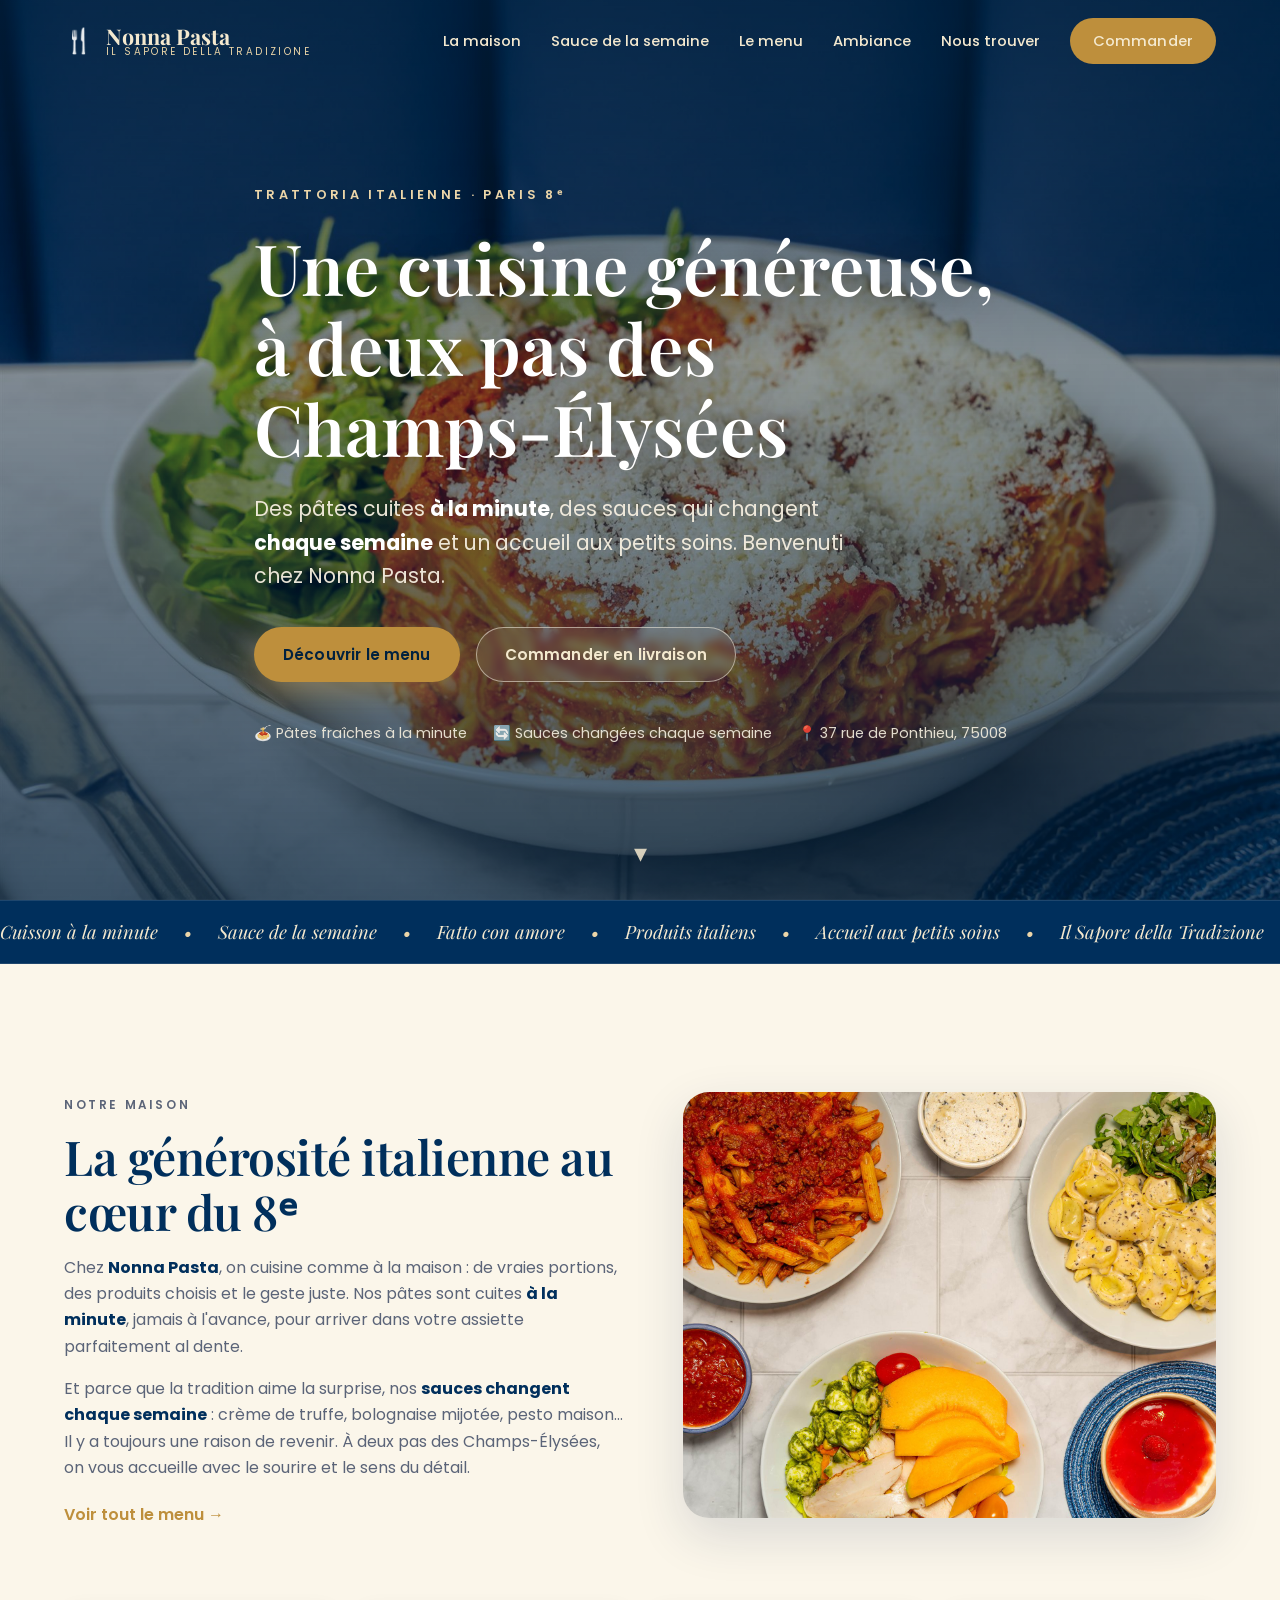
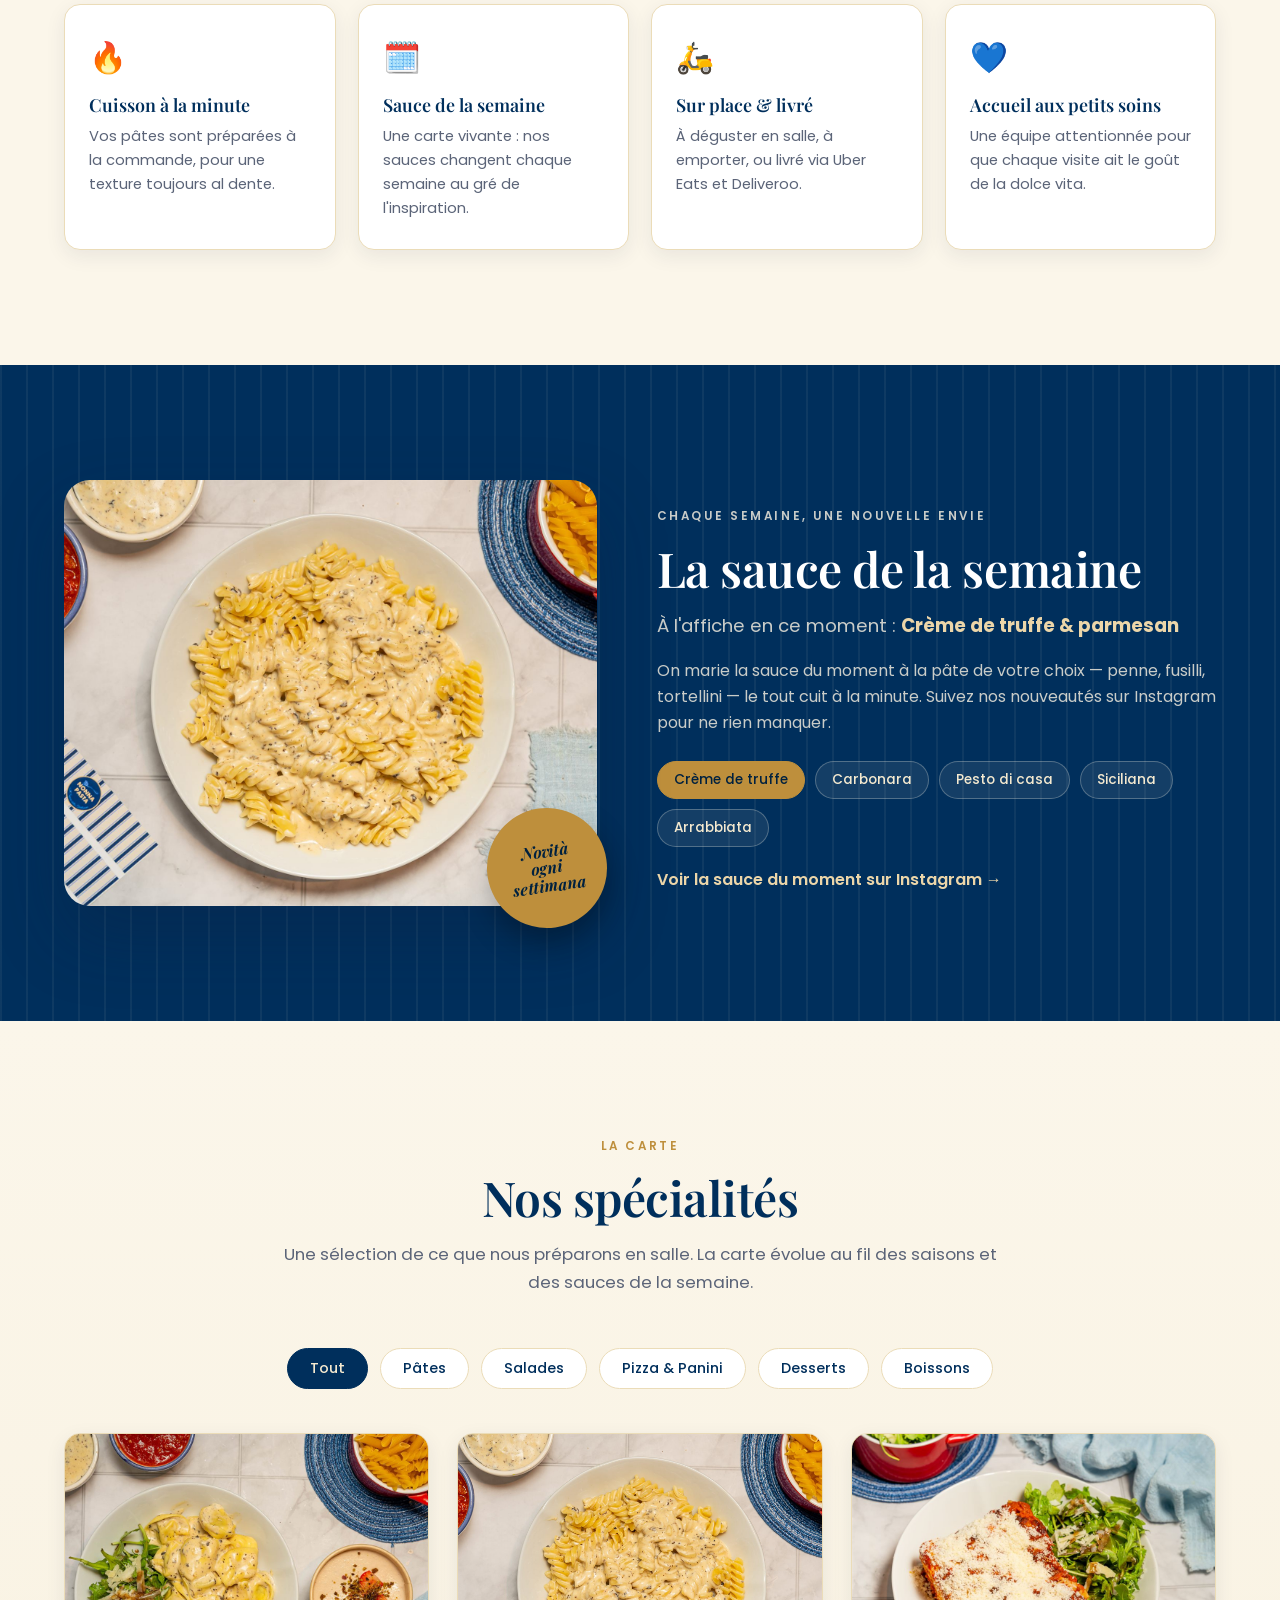
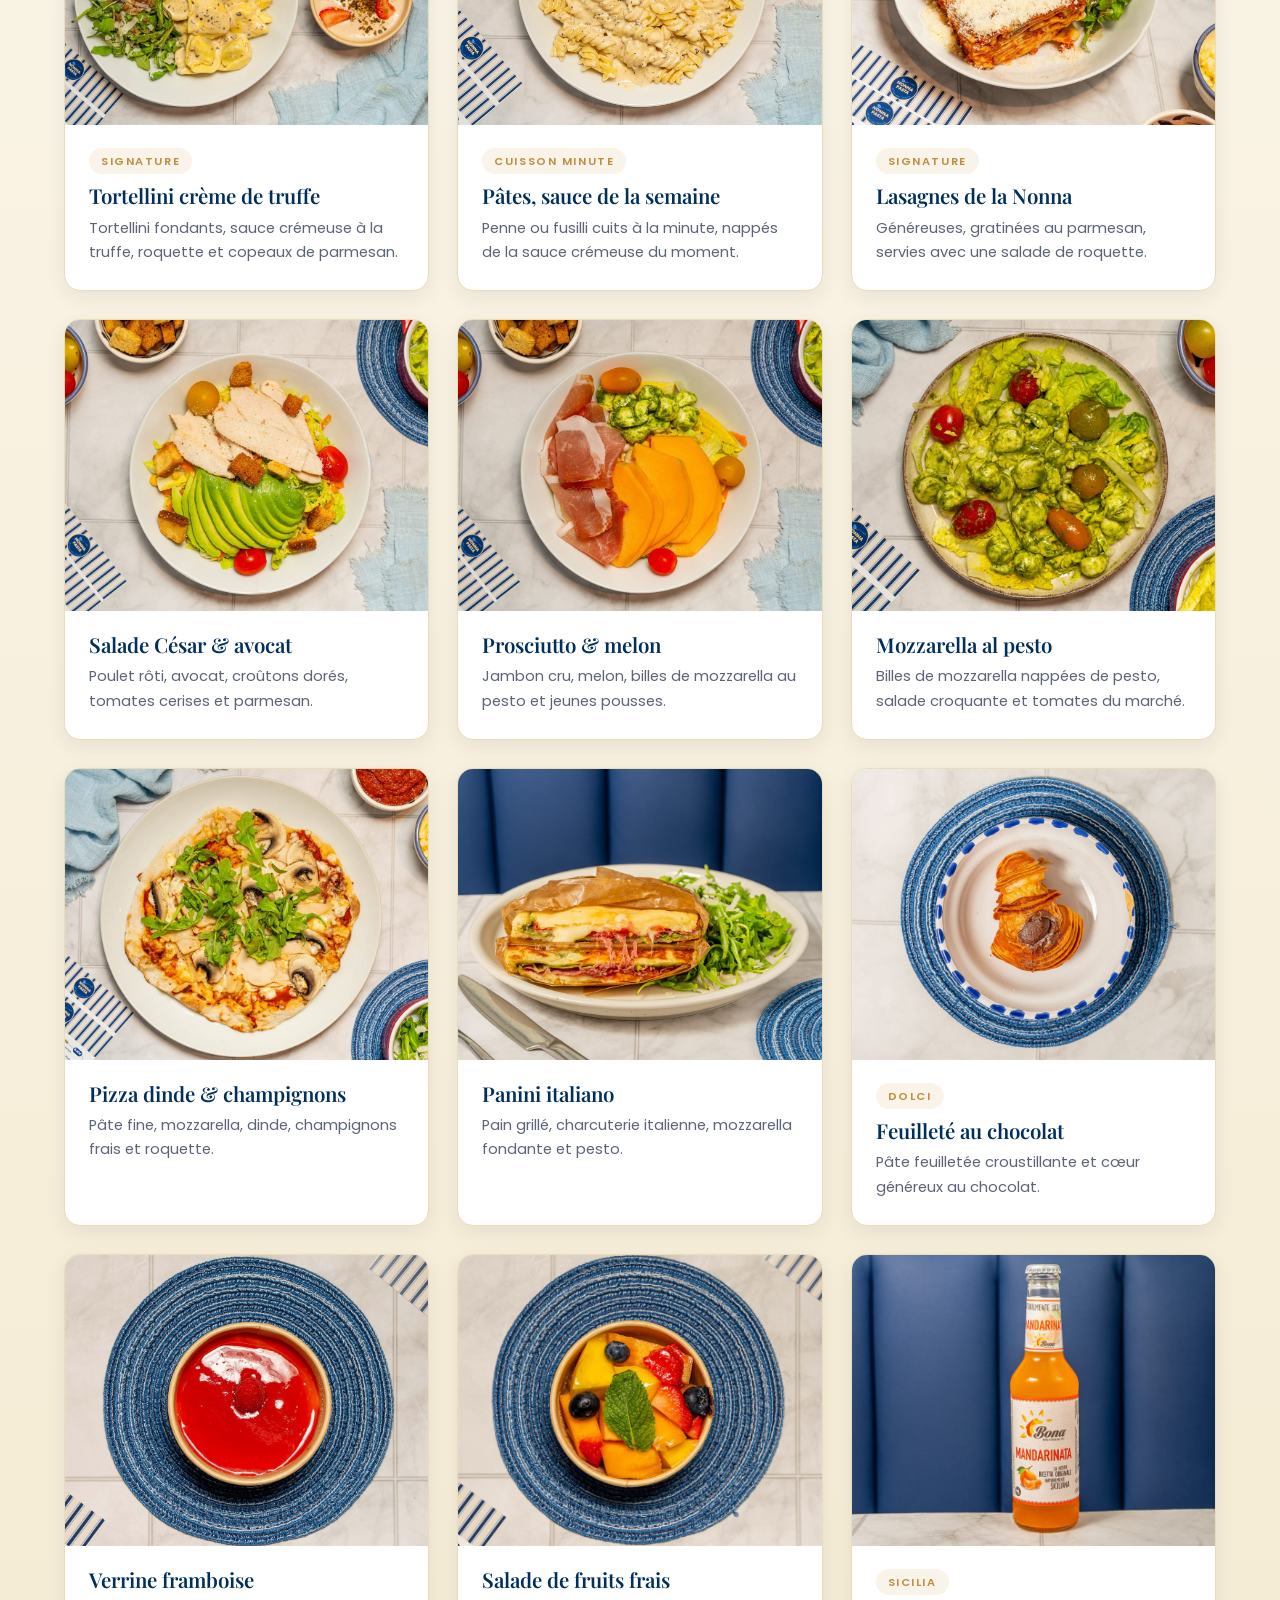
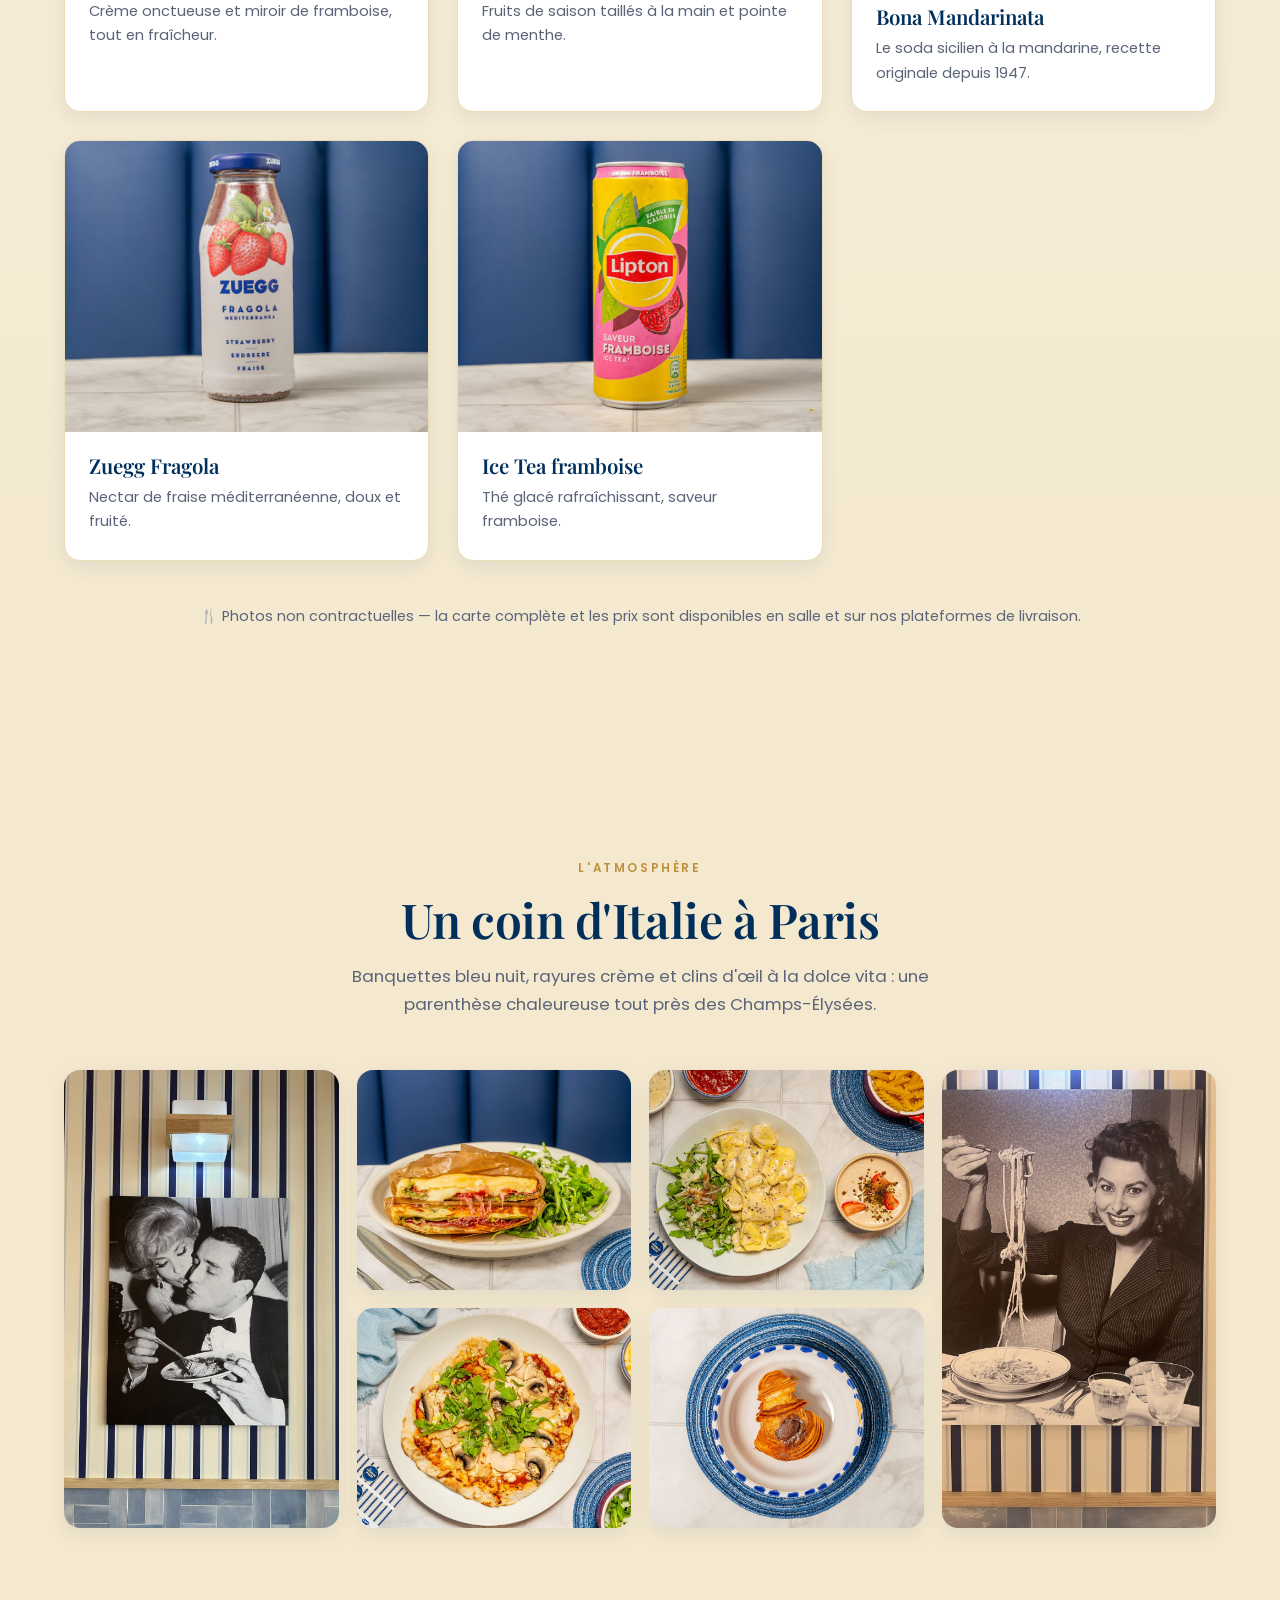
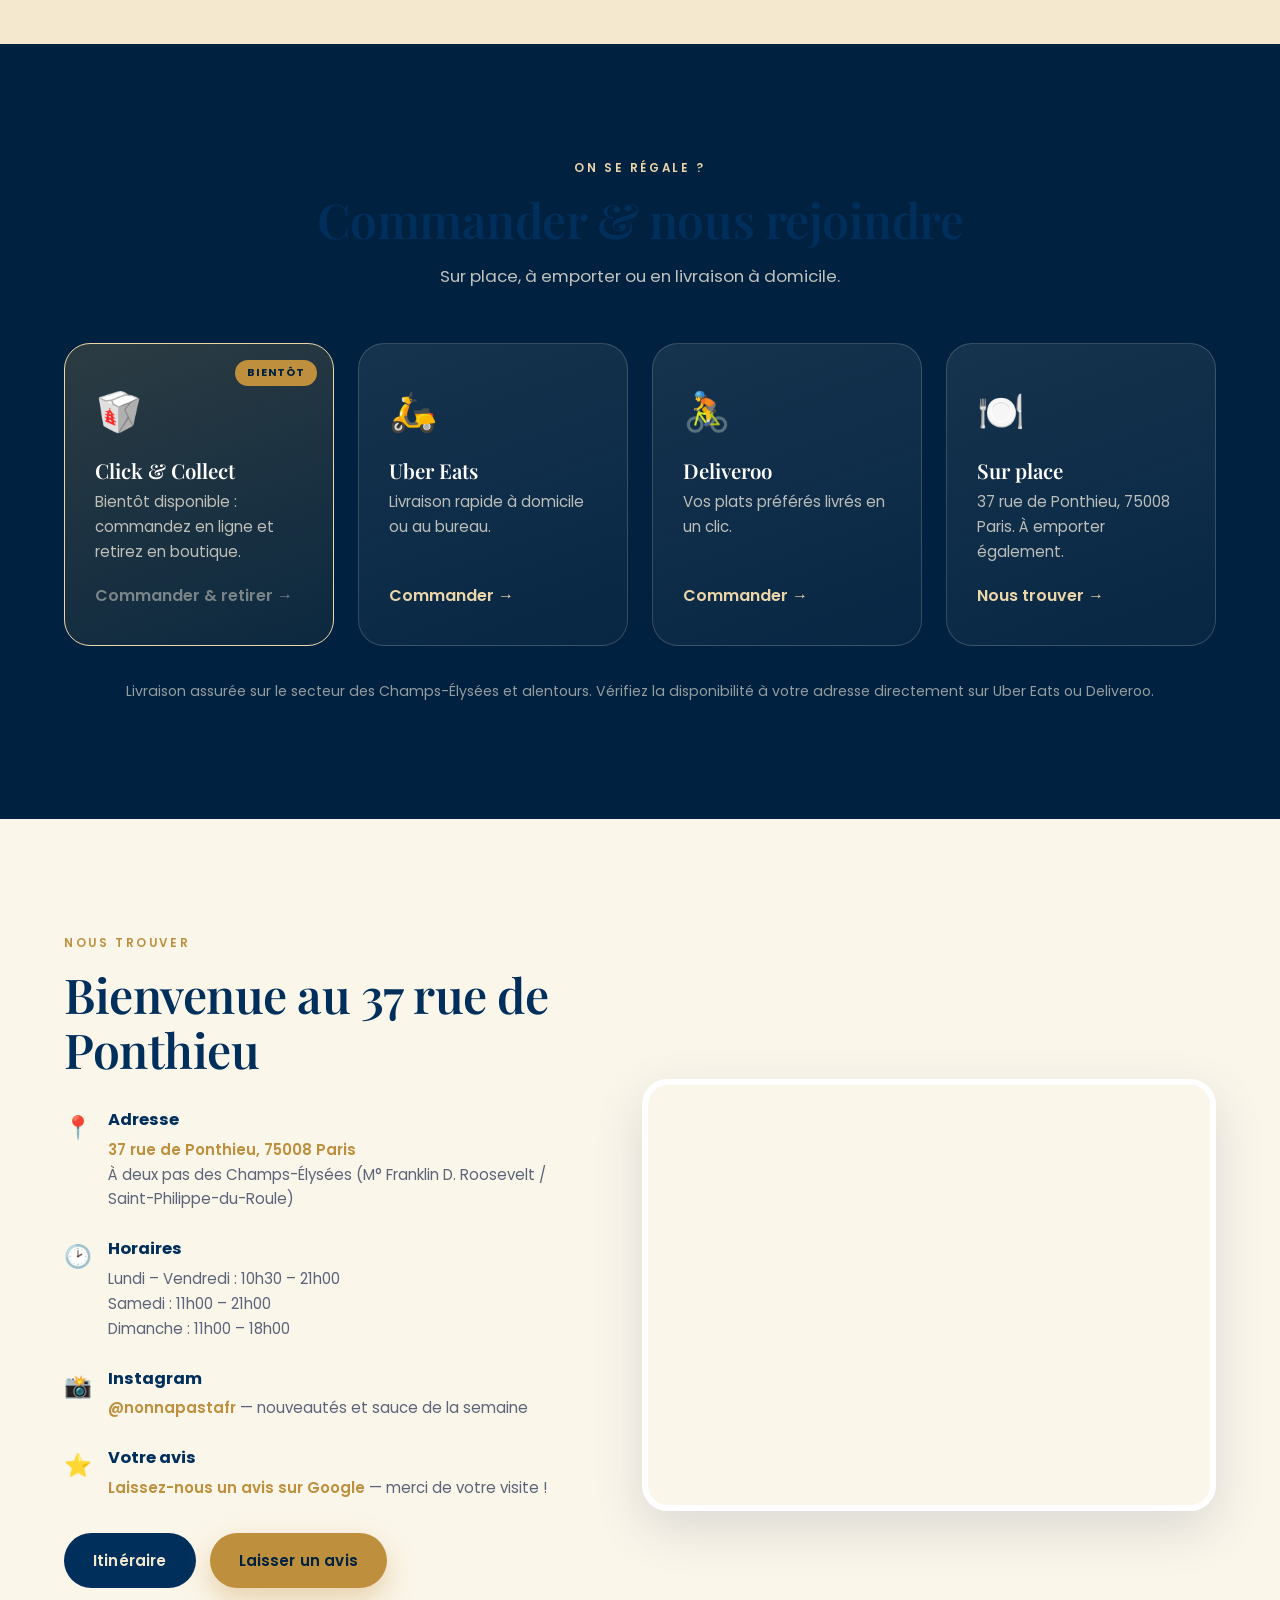
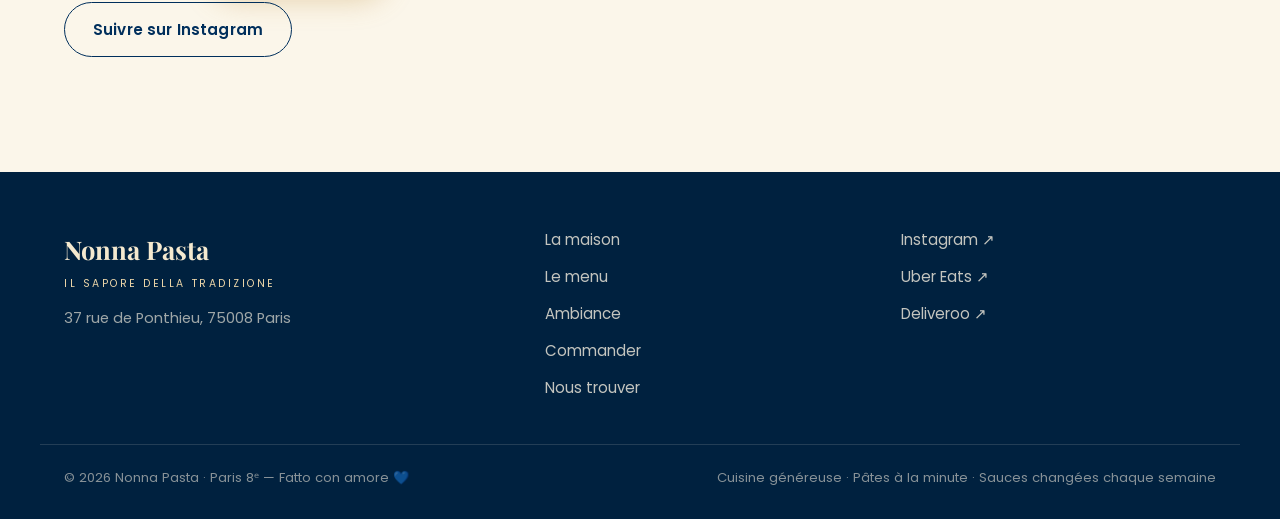
==== apercu.html @ 89d95e90 "Mise en ligne domaine: page bientot en accueil (index), site complet en apercu.html, domaine nonnapa" ====
<!DOCTYPE html>
<html lang="fr">
<head>
<meta charset="UTF-8" />
<meta name="viewport" content="width=device-width, initial-scale=1.0" />
<title>Nonna Pasta — Trattoria à deux pas des Champs-Élysées | Paris 8e</title>
<meta name="description" content="Nonna Pasta, 37 rue de Ponthieu 75008 Paris. Cuisine italienne généreuse, pâtes cuites à la minute et sauces changées chaque semaine. Sur place, à emporter, Uber Eats & Deliveroo." />
<meta name="theme-color" content="#142a52" />
<link rel="icon" href="assets/favicon.svg" type="image/svg+xml" />

<!-- Open Graph -->
<meta property="og:title" content="Nonna Pasta — Il Sapore della Tradizione" />
<meta property="og:description" content="Cuisine italienne généreuse à deux pas des Champs-Élysées. Pâtes à la minute, sauces changées chaque semaine." />
<meta property="og:type" content="restaurant" />
<meta property="og:image" content="assets/images/hero-lasagne.jpg" />

<link rel="preconnect" href="https://fonts.googleapis.com" />
<link rel="preconnect" href="https://fonts.gstatic.com" crossorigin />
<link href="https://fonts.googleapis.com/css2?family=Playfair+Display:ital,wght@0,500;0,600;0,700;1,500&family=Poppins:wght@300;400;500;600&display=swap" rel="stylesheet" />
<link rel="stylesheet" href="styles.css" />
</head>
<body>

<!-- ===== HEADER ===== -->
<header class="site-header" id="header">
  <div class="container header-inner">
    <a href="#top" class="brand" aria-label="Nonna Pasta — accueil">
      <span class="brand-fork">🍴</span>
      <span class="brand-text">
        <span class="brand-name">Nonna Pasta</span>
        <span class="brand-sub">Il Sapore della Tradizione</span>
      </span>
    </a>

    <nav class="nav" id="nav">
      <a href="#concept">La maison</a>
      <a href="#semaine">Sauce de la semaine</a>
      <a href="#menu">Le menu</a>
      <a href="#ambiance">Ambiance</a>
      <a href="#infos">Nous trouver</a>
      <a href="#commander" class="btn btn-nav">Commander</a>
    </nav>

    <button class="nav-toggle" id="navToggle" aria-label="Ouvrir le menu" aria-expanded="false">
      <span></span><span></span><span></span>
    </button>
  </div>
</header>

<!-- ===== HERO ===== -->
<section class="hero" id="top">
  <div class="hero-media">
    <img src="assets/images/hero-lasagne.jpg" alt="Lasagnes gratinées Nonna Pasta" />
  </div>
  <div class="hero-overlay"></div>
  <div class="container hero-content reveal">
    <p class="hero-kicker">Trattoria italienne · Paris 8ᵉ</p>
    <h1 class="hero-title">Une cuisine généreuse,<br />à deux pas des Champs-Élysées</h1>
    <p class="hero-lead">
      Des pâtes cuites <strong>à la minute</strong>, des sauces qui changent
      <strong>chaque semaine</strong> et un accueil aux petits soins.
      Benvenuti chez Nonna Pasta.
    </p>
    <div class="hero-actions">
      <a href="#menu" class="btn btn-gold">Découvrir le menu</a>
      <a href="#commander" class="btn btn-ghost">Commander en livraison</a>
    </div>
    <div class="hero-badges">
      <span>🍝 Pâtes fraîches à la minute</span>
      <span>🔄 Sauces changées chaque semaine</span>
      <span>📍 37 rue de Ponthieu, 75008</span>
    </div>
  </div>
  <a href="#concept" class="scroll-cue" aria-label="Défiler vers le bas">▾</a>
</section>

<!-- ===== MARQUEE ===== -->
<div class="marquee" aria-hidden="true">
  <div class="marquee-track">
    <span>Cuisson à la minute</span><span class="dot">•</span>
    <span>Sauce de la semaine</span><span class="dot">•</span>
    <span>Fatto con amore</span><span class="dot">•</span>
    <span>Produits italiens</span><span class="dot">•</span>
    <span>Accueil aux petits soins</span><span class="dot">•</span>
    <span>Il Sapore della Tradizione</span><span class="dot">•</span>
    <span>Cuisson à la minute</span><span class="dot">•</span>
    <span>Sauce de la semaine</span><span class="dot">•</span>
    <span>Fatto con amore</span><span class="dot">•</span>
    <span>Produits italiens</span><span class="dot">•</span>
    <span>Accueil aux petits soins</span><span class="dot">•</span>
    <span>Il Sapore della Tradizione</span><span class="dot">•</span>
  </div>
</div>

<!-- ===== CONCEPT ===== -->
<section class="section concept" id="concept">
  <div class="container concept-grid">
    <div class="concept-text reveal">
      <p class="eyebrow">Notre maison</p>
      <h2>La générosité italienne au cœur du 8ᵉ</h2>
      <p>
        Chez <strong>Nonna Pasta</strong>, on cuisine comme à la maison : de vraies portions,
        des produits choisis et le geste juste. Nos pâtes sont cuites
        <strong>à la minute</strong>, jamais à l'avance, pour arriver dans votre assiette
        parfaitement al dente.
      </p>
      <p>
        Et parce que la tradition aime la surprise, nos <strong>sauces changent chaque
        semaine</strong> : crème de truffe, bolognaise mijotée, pesto maison… Il y a toujours
        une raison de revenir. À deux pas des Champs-Élysées, on vous accueille avec le sourire
        et le sens du détail.
      </p>
      <a href="#menu" class="link-arrow">Voir tout le menu →</a>
    </div>
    <div class="concept-media reveal">
      <img src="assets/images/table.jpg" alt="Une tablée généreuse chez Nonna Pasta" loading="lazy" />
    </div>
  </div>

  <div class="container features">
    <article class="feature reveal">
      <span class="feature-ic">🔥</span>
      <h3>Cuisson à la minute</h3>
      <p>Vos pâtes sont préparées à la commande, pour une texture toujours al dente.</p>
    </article>
    <article class="feature reveal">
      <span class="feature-ic">🗓️</span>
      <h3>Sauce de la semaine</h3>
      <p>Une carte vivante : nos sauces changent chaque semaine au gré de l'inspiration.</p>
    </article>
    <article class="feature reveal">
      <span class="feature-ic">🛵</span>
      <h3>Sur place & livré</h3>
      <p>À déguster en salle, à emporter, ou livré via Uber Eats et Deliveroo.</p>
    </article>
    <article class="feature reveal">
      <span class="feature-ic">💙</span>
      <h3>Accueil aux petits soins</h3>
      <p>Une équipe attentionnée pour que chaque visite ait le goût de la dolce vita.</p>
    </article>
  </div>
</section>

<!-- ===== SAUCE DE LA SEMAINE ===== -->
<section class="section semaine" id="semaine">
  <div class="container semaine-grid">
    <div class="semaine-media reveal">
      <img src="assets/images/pates-semaine.jpg" alt="Pâtes fraîches à la sauce de la semaine" loading="lazy" />
      <span class="semaine-stamp">Novità<br />ogni settimana</span>
    </div>
    <div class="semaine-text reveal">
      <p class="eyebrow eyebrow-light">Chaque semaine, une nouvelle envie</p>
      <h2>La sauce de la semaine</h2>
      <p class="semaine-current">
        À l'affiche en ce moment :
        <strong id="sauceName">Crème de truffe &amp; parmesan</strong>
      </p>
      <p>
        On marie la sauce du moment à la pâte de votre choix — penne, fusilli, tortellini —
        le tout cuit à la minute. Suivez nos nouveautés sur Instagram pour ne rien manquer.
      </p>
      <div class="semaine-chips" id="sauceChips">
        <button class="chip is-active">Crème de truffe</button>
        <button class="chip">Bolognaise mijotée</button>
        <button class="chip">Pesto di casa</button>
        <button class="chip">Quatre fromages</button>
        <button class="chip">Arrabbiata</button>
      </div>
      <a href="https://www.instagram.com/nonnapastafr/" target="_blank" rel="noopener" class="link-arrow link-light">
        Voir la sauce du moment sur Instagram →
      </a>
    </div>
  </div>
</section>

<!-- ===== MENU ===== -->
<section class="section menu" id="menu">
  <div class="container">
    <div class="section-head reveal">
      <p class="eyebrow">La carte</p>
      <h2>Nos spécialités</h2>
      <p class="section-sub">
        Une sélection de ce que nous préparons en salle. La carte évolue au fil des saisons
        et des sauces de la semaine.
      </p>
    </div>

    <div class="menu-filters reveal" id="menuFilters">
      <button class="filter is-active" data-cat="all">Tout</button>
      <button class="filter" data-cat="pates">Pâtes</button>
      <button class="filter" data-cat="salades">Salades</button>
      <button class="filter" data-cat="pizza">Pizza &amp; Panini</button>
      <button class="filter" data-cat="desserts">Desserts</button>
      <button class="filter" data-cat="boissons">Boissons</button>
    </div>

    <div class="menu-grid" id="menuGrid">

      <article class="dish reveal" data-cat="pates">
        <div class="dish-img"><img src="assets/images/tortellini.jpg" alt="Tortellini à la crème de truffe" loading="lazy" /></div>
        <div class="dish-body">
          <span class="dish-tag">Signature</span>
          <h3>Tortellini crème de truffe</h3>
          <p>Tortellini fondants, sauce crémeuse à la truffe, roquette et copeaux de parmesan.</p>
        </div>
      </article>

      <article class="dish reveal" data-cat="pates">
        <div class="dish-img"><img src="assets/images/pates-semaine.jpg" alt="Fusilli à la sauce crémeuse" loading="lazy" /></div>
        <div class="dish-body">
          <span class="dish-tag">Cuisson minute</span>
          <h3>Pâtes, sauce de la semaine</h3>
          <p>Penne ou fusilli cuits à la minute, nappés de la sauce crémeuse du moment.</p>
        </div>
      </article>

      <article class="dish reveal" data-cat="pates">
        <div class="dish-img"><img src="assets/images/lasagne.jpg" alt="Lasagnes maison" loading="lazy" /></div>
        <div class="dish-body">
          <h3>Lasagnes de la Nonna</h3>
          <p>Généreuses, gratinées au parmesan, servies avec une salade de roquette.</p>
        </div>
      </article>

      <article class="dish reveal" data-cat="salades">
        <div class="dish-img"><img src="assets/images/salade-cesar.jpg" alt="Salade César au poulet et avocat" loading="lazy" /></div>
        <div class="dish-body">
          <h3>Salade César & avocat</h3>
          <p>Poulet rôti, avocat, croûtons dorés, tomates cerises et parmesan.</p>
        </div>
      </article>

      <article class="dish reveal" data-cat="salades">
        <div class="dish-img"><img src="assets/images/salade-prosciutto.jpg" alt="Salade prosciutto et melon" loading="lazy" /></div>
        <div class="dish-body">
          <h3>Prosciutto & melon</h3>
          <p>Jambon cru, melon, billes de mozzarella au pesto et jeunes pousses.</p>
        </div>
      </article>

      <article class="dish reveal" data-cat="salades">
        <div class="dish-img"><img src="assets/images/caprese-pesto.jpg" alt="Mozzarella au pesto façon caprese" loading="lazy" /></div>
        <div class="dish-body">
          <h3>Mozzarella al pesto</h3>
          <p>Billes de mozzarella nappées de pesto, salade croquante et tomates du marché.</p>
        </div>
      </article>

      <article class="dish reveal" data-cat="pizza">
        <div class="dish-img"><img src="assets/images/pizza.jpg" alt="Pizza fine dinde et champignons" loading="lazy" /></div>
        <div class="dish-body">
          <h3>Pizza dinde & champignons</h3>
          <p>Pâte fine, mozzarella, dinde, champignons frais et roquette.</p>
        </div>
      </article>

      <article class="dish reveal" data-cat="pizza">
        <div class="dish-img"><img src="assets/images/panini.jpg" alt="Panini italien grillé" loading="lazy" /></div>
        <div class="dish-body">
          <h3>Panini italiano</h3>
          <p>Pain grillé, charcuterie italienne, mozzarella fondante et pesto.</p>
        </div>
      </article>

      <article class="dish reveal" data-cat="desserts">
        <div class="dish-img"><img src="assets/images/dessert-choco.jpg" alt="Feuilleté au chocolat" loading="lazy" /></div>
        <div class="dish-body">
          <span class="dish-tag">Dolci</span>
          <h3>Feuilleté au chocolat</h3>
          <p>Pâte feuilletée croustillante et cœur généreux au chocolat.</p>
        </div>
      </article>

      <article class="dish reveal" data-cat="desserts">
        <div class="dish-img"><img src="assets/images/dessert-framboise.jpg" alt="Verrine à la framboise" loading="lazy" /></div>
        <div class="dish-body">
          <h3>Verrine framboise</h3>
          <p>Crème onctueuse et miroir de framboise, tout en fraîcheur.</p>
        </div>
      </article>

      <article class="dish reveal" data-cat="desserts">
        <div class="dish-img"><img src="assets/images/salade-fruits.jpg" alt="Salade de fruits frais" loading="lazy" /></div>
        <div class="dish-body">
          <h3>Salade de fruits frais</h3>
          <p>Fruits de saison taillés à la main et pointe de menthe.</p>
        </div>
      </article>

      <article class="dish reveal" data-cat="boissons">
        <div class="dish-img"><img src="assets/images/boisson-bona.jpg" alt="Bona Mandarinata, soda sicilien" loading="lazy" /></div>
        <div class="dish-body">
          <span class="dish-tag">Sicilia</span>
          <h3>Bona Mandarinata</h3>
          <p>Le soda sicilien à la mandarine, recette originale depuis 1947.</p>
        </div>
      </article>

      <article class="dish reveal" data-cat="boissons">
        <div class="dish-img"><img src="assets/images/boisson-zuegg.jpg" alt="Nectar Zuegg à la fraise" loading="lazy" /></div>
        <div class="dish-body">
          <h3>Zuegg Fragola</h3>
          <p>Nectar de fraise méditerranéenne, doux et fruité.</p>
        </div>
      </article>

      <article class="dish reveal" data-cat="boissons">
        <div class="dish-img"><img src="assets/images/boisson-lipton.jpg" alt="Lipton Ice Tea framboise" loading="lazy" /></div>
        <div class="dish-body">
          <h3>Ice Tea framboise</h3>
          <p>Thé glacé rafraîchissant, saveur framboise.</p>
        </div>
      </article>

    </div>

    <p class="menu-note reveal">
      🍴 Photos non contractuelles — la carte complète et les prix sont disponibles en salle
      et sur nos plateformes de livraison.
    </p>
  </div>
</section>

<!-- ===== AMBIANCE ===== -->
<section class="section ambiance" id="ambiance">
  <div class="container section-head reveal">
    <p class="eyebrow">L'atmosphère</p>
    <h2>Un coin d'Italie à Paris</h2>
    <p class="section-sub">Banquettes bleu nuit, rayures crème et clins d'œil à la dolce vita : une parenthèse chaleureuse tout près des Champs-Élysées.</p>
  </div>
  <div class="container gallery">
    <figure class="g-item g-tall reveal"><img src="assets/images/interieur-1.jpg?r=2" alt="Décoration intérieure de Nonna Pasta" loading="lazy" /></figure>
    <figure class="g-item reveal"><img src="assets/images/panini.jpg" alt="Panini servi en salle" loading="lazy" /></figure>
    <figure class="g-item reveal"><img src="assets/images/tortellini.jpg" alt="Assiette de tortellini" loading="lazy" /></figure>
    <figure class="g-item g-tall reveal"><img src="assets/images/interieur-2.jpg?r=2" alt="Ambiance vintage à l'italienne" loading="lazy" /></figure>
    <figure class="g-item reveal"><img src="assets/images/pizza.jpg" alt="Pizza fine maison" loading="lazy" /></figure>
    <figure class="g-item reveal"><img src="assets/images/dessert-choco.jpg" alt="Dessert au chocolat" loading="lazy" /></figure>
  </div>
</section>

<!-- ===== COMMANDER ===== -->
<section class="section commander" id="commander">
  <div class="container">
    <div class="section-head reveal">
      <p class="eyebrow eyebrow-light">On se régale ?</p>
      <h2>Commander &amp; nous rejoindre</h2>
      <p class="section-sub section-sub-light">Sur place, à emporter ou en livraison à domicile.</p>
    </div>
    <div class="order-cards">
      <a class="order-card order-card-feature reveal" id="ccCard" href="#commander">
        <span class="order-badge" id="ccBadge">Bientôt</span>
        <span class="order-ic">🥡</span>
        <h3>Click &amp; Collect</h3>
        <p id="ccText">Bientôt disponible : commandez en ligne et retirez en boutique.</p>
        <span class="order-go" id="ccGo">Commander &amp; retirer →</span>
      </a>
      <a class="order-card reveal" href="https://www.ubereats.com/fr/store/nonna-pasta/fMqXAi5KVVisIOi39nbDfg" target="_blank" rel="noopener">
        <span class="order-ic">🛵</span>
        <h3>Uber Eats</h3>
        <p>Livraison rapide à domicile ou au bureau.</p>
        <span class="order-go">Commander →</span>
      </a>
      <a class="order-card reveal" href="https://deliveroo.fr/fr/menu/Paris/paris-8eme-faubourg-saint-honore/nonna-pasta-paris-37-rue-de-ponthieu" target="_blank" rel="noopener">
        <span class="order-ic">🚴</span>
        <h3>Deliveroo</h3>
        <p>Vos plats préférés livrés en un clic.</p>
        <span class="order-go">Commander →</span>
      </a>
      <a class="order-card reveal" href="#infos">
        <span class="order-ic">🍽️</span>
        <h3>Sur place</h3>
        <p>37 rue de Ponthieu, 75008 Paris. À emporter également.</p>
        <span class="order-go">Nous trouver →</span>
      </a>
    </div>
    <p class="order-note reveal">Livraison assurée sur le secteur des Champs-Élysées et alentours. Vérifiez la disponibilité à votre adresse directement sur Uber Eats ou Deliveroo.</p>
  </div>
</section>

<!-- ===== INFOS ===== -->
<section class="section infos" id="infos">
  <div class="container infos-grid">
    <div class="infos-text reveal">
      <p class="eyebrow">Nous trouver</p>
      <h2>Bienvenue au 37 rue de Ponthieu</h2>

      <ul class="info-list">
        <li>
          <span class="info-ic">📍</span>
          <div>
            <strong>Adresse</strong>
            <p><a href="https://www.google.com/maps/dir/?api=1&amp;destination=37%20rue%20de%20Ponthieu%2C%2075008%20Paris" target="_blank" rel="noopener">37 rue de Ponthieu, 75008 Paris</a><br />À deux pas des Champs-Élysées (M° Franklin D. Roosevelt / Saint-Philippe-du-Roule)</p>
          </div>
        </li>
        <li>
          <span class="info-ic">🕑</span>
          <div>
            <strong>Horaires</strong>
            <p>
              Lundi – Vendredi : 10h30 – 21h00<br />
              Samedi : 11h00 – 21h00<br />
              Dimanche : 11h00 – 18h00
            </p>
          </div>
        </li>
        <li>
          <span class="info-ic">📸</span>
          <div>
            <strong>Instagram</strong>
            <p><a href="https://www.instagram.com/nonnapastafr/" target="_blank" rel="noopener">@nonnapastafr</a> — nouveautés et sauce de la semaine</p>
          </div>
        </li>
        <li>
          <span class="info-ic">⭐</span>
          <div>
            <strong>Votre avis</strong>
            <!-- LIEN AVIS GOOGLE : remplacez l'adresse ci-dessous par votre lien d'avis (Profil Google -> "Demandez des avis" -> https://g.page/r/XXXX/review) -->
            <p><a href="https://g.page/r/CQjq_r3sA9J5EBM/review" target="_blank" rel="noopener">Laissez-nous un avis sur Google</a> — merci de votre visite&nbsp;!</p>
          </div>
        </li>
      </ul>

      <div class="infos-actions">
        <a class="btn btn-navy" href="https://www.google.com/maps/dir/?api=1&destination=37+rue+de+Ponthieu+75008+Paris" target="_blank" rel="noopener">Itinéraire</a>
        <a class="btn btn-gold" href="https://g.page/r/CQjq_r3sA9J5EBM/review" target="_blank" rel="noopener">Laisser un avis</a>
        <a class="btn btn-outline" href="https://www.instagram.com/nonnapastafr/" target="_blank" rel="noopener">Suivre sur Instagram</a>
      </div>
    </div>

    <div class="infos-map reveal">
      <iframe
        title="Carte — Nonna Pasta, 37 rue de Ponthieu, 75008 Paris"
        src="https://maps.google.com/maps?q=37%20rue%20de%20Ponthieu%2075008%20Paris&t=&z=16&ie=UTF8&iwloc=&output=embed"
        loading="lazy" referrerpolicy="no-referrer-when-downgrade"></iframe>
    </div>
  </div>
</section>

<!-- ===== FOOTER ===== -->
<footer class="footer">
  <div class="container footer-inner">
    <div class="footer-brand">
      <span class="brand-name">Nonna Pasta</span>
      <span class="brand-sub">Il Sapore della Tradizione</span>
      <p class="footer-addr">37 rue de Ponthieu, 75008 Paris</p>
    </div>
    <nav class="footer-nav">
      <a href="#concept">La maison</a>
      <a href="#menu">Le menu</a>
      <a href="#ambiance">Ambiance</a>
      <a href="#commander">Commander</a>
      <a href="#infos">Nous trouver</a>
    </nav>
    <div class="footer-social">
      <a href="https://www.instagram.com/nonnapastafr/" target="_blank" rel="noopener" aria-label="Instagram">Instagram ↗</a>
      <a href="https://www.ubereats.com/fr/store/nonna-pasta/fMqXAi5KVVisIOi39nbDfg" target="_blank" rel="noopener">Uber Eats ↗</a>
      <a href="https://deliveroo.fr/fr/menu/Paris/paris-8eme-faubourg-saint-honore/nonna-pasta-paris-37-rue-de-ponthieu" target="_blank" rel="noopener">Deliveroo ↗</a>
    </div>
  </div>
  <div class="container footer-bottom">
    <p>© <span id="year"></span> Nonna Pasta · Paris 8ᵉ — Fatto con amore 💙</p>
    <p class="footer-cred">Cuisine généreuse · Pâtes à la minute · Sauces changées chaque semaine</p>
  </div>
</footer>

<!-- Bouton flottant Click & Collect (affiché uniquement quand la fonction est active) -->
<a class="cc-float" id="ccFloat" href="#" target="_blank" rel="noopener" hidden>
  <span class="cc-float-ic">🥡</span> Click &amp; Collect
</a>

<script src="config.js"></script>
<script src="script.js"></script>
</body>
</html>
---- styles.css ----
/* ===================================================================
   NONNA PASTA — styles
   Palette : bleu marine + crème + or chaud + azzurro
   =================================================================== */
:root{
  --navy:#002f5c;        /* PANTONE 540 C (charte officielle) */
  --navy-deep:#00213f;
  --navy-soft:#0c4a7a;
  --blue:#8fb3d4;
  --blue-light:#b8cfe0;  /* PANTONE 544 C */
  --cream:#f4e9cf;
  --cream-2:#ebdcb8;
  --paper:#fbf6ea;
  --gold:#be8f3c;        /* version dorée lisible sur fond clair (issue du 155 C) */
  --gold-soft:#ecd6a9;   /* PANTONE 155 C */
  --ink:#122a4a;
  --muted:#5b6478;
  --white:#ffffff;
  --radius:16px;
  --radius-lg:26px;
  --shadow-sm:0 6px 20px rgba(20,42,82,.08);
  --shadow:0 18px 50px rgba(20,42,82,.14);
  --shadow-lg:0 30px 70px rgba(14,31,61,.28);
  --serif:"Playfair Display", Georgia, "Times New Roman", serif;
  --sans:"Poppins", -apple-system, BlinkMacSystemFont, "Segoe UI", Roboto, sans-serif;
  --maxw:1200px;
}

*{box-sizing:border-box;margin:0;padding:0}
html{scroll-behavior:smooth}
body{
  font-family:var(--sans);
  color:var(--ink);
  background:var(--paper);
  line-height:1.65;
  -webkit-font-smoothing:antialiased;
  overflow-x:hidden;
}
img{display:block;max-width:100%;height:auto}
a{color:inherit;text-decoration:none}
.container{width:100%;max-width:var(--maxw);margin:0 auto;padding:0 24px}

h1,h2,h3{font-family:var(--serif);font-weight:600;line-height:1.14;color:var(--navy)}
h2{font-size:clamp(1.9rem,4vw,3rem);letter-spacing:-.01em}
h3{font-size:1.28rem}
.section{padding:clamp(64px,9vw,120px) 0}

.eyebrow{
  font-family:var(--sans);
  text-transform:uppercase;
  letter-spacing:.22em;
  font-size:.74rem;
  font-weight:600;
  color:var(--gold);
  margin-bottom:14px;
}
.eyebrow-light{color:var(--gold-soft)}

.section-head{max-width:720px;margin:0 auto 52px;text-align:center}
.section-sub{margin-top:16px;color:var(--muted);font-size:1.05rem}
.section-sub-light{color:rgba(245,239,224,.78)}

/* ---------- Buttons ---------- */
.btn{
  display:inline-flex;align-items:center;justify-content:center;
  gap:8px;padding:14px 28px;border-radius:999px;
  font-weight:600;font-size:.95rem;letter-spacing:.01em;
  cursor:pointer;border:1.5px solid transparent;
  transition:transform .25s ease, box-shadow .25s ease, background .25s ease, color .25s ease;
  white-space:nowrap;
}
.btn:hover{transform:translateY(-2px)}
.btn-gold{background:var(--gold);color:var(--navy-deep);box-shadow:0 12px 28px rgba(201,154,78,.4)}
.btn-gold:hover{background:var(--gold-soft)}
.btn-ghost{background:rgba(255,255,255,.08);color:var(--cream);border-color:rgba(245,239,224,.55);backdrop-filter:blur(4px)}
.btn-ghost:hover{background:rgba(255,255,255,.16)}
.btn-navy{background:var(--navy);color:var(--cream)}
.btn-navy:hover{background:var(--navy-deep)}
.btn-outline{background:transparent;color:var(--navy);border-color:var(--navy)}
.btn-outline:hover{background:var(--navy);color:var(--cream)}
.btn-nav{background:var(--gold);color:var(--navy-deep);padding:10px 22px}
.btn-nav:hover{background:var(--gold-soft)}

.link-arrow{display:inline-block;margin-top:20px;font-weight:600;color:var(--gold);border-bottom:2px solid transparent;transition:border-color .2s,gap .2s}
.link-arrow:hover{border-color:var(--gold)}
.link-light{color:var(--gold-soft)}

/* ---------- Header ---------- */
.site-header{
  position:fixed;top:0;left:0;right:0;z-index:100;
  padding:18px 0;transition:padding .3s ease, background .3s ease, box-shadow .3s ease;
}
.site-header.scrolled{
  padding:10px 0;background:rgba(251,248,240,.92);
  backdrop-filter:blur(10px);box-shadow:0 6px 24px rgba(20,42,82,.1);
}
.header-inner{display:flex;align-items:center;justify-content:space-between;gap:20px}
.brand{display:flex;align-items:center;gap:12px}
.brand-fork{font-size:1.5rem;filter:saturate(0) brightness(0) invert(1);opacity:.9;transition:filter .3s}
.scrolled .brand-fork{filter:none;opacity:1}
.brand-text{display:flex;flex-direction:column;line-height:1.05}
.brand-name{font-family:var(--serif);font-weight:700;font-size:1.35rem;color:var(--cream);transition:color .3s}
.brand-sub{font-size:.62rem;letter-spacing:.24em;text-transform:uppercase;color:var(--gold-soft);transition:color .3s}
.scrolled .brand-name{color:var(--navy)}
.scrolled .brand-sub{color:var(--gold)}

.nav{display:flex;align-items:center;gap:30px}
.nav a{font-size:.92rem;font-weight:500;color:var(--cream);position:relative;transition:color .25s}
.nav a:not(.btn)::after{content:"";position:absolute;left:0;bottom:-6px;width:0;height:2px;background:var(--gold);transition:width .25s}
.nav a:not(.btn):hover::after{width:100%}
.scrolled .nav a{color:var(--navy)}
.scrolled .nav a.btn-nav{color:var(--navy-deep)}

.nav-toggle{display:none;flex-direction:column;gap:5px;background:none;border:0;cursor:pointer;padding:8px}
.nav-toggle span{width:26px;height:2.5px;background:var(--cream);border-radius:2px;transition:.3s}
.scrolled .nav-toggle span{background:var(--navy)}

/* ---------- Hero ---------- */
.hero{position:relative;min-height:100vh;display:flex;align-items:center;color:var(--cream);overflow:hidden}
.hero-media{position:absolute;inset:0;z-index:0}
.hero-media img{width:100%;height:100%;object-fit:cover;transform:scale(1.06);animation:heroZoom 14s ease-out forwards}
@keyframes heroZoom{to{transform:scale(1)}}
.hero-overlay{position:absolute;inset:0;z-index:1;
  background:linear-gradient(180deg,rgba(0,33,63,.80) 0%,rgba(0,33,63,.44) 40%,rgba(0,33,63,.74) 100%);}
.hero-content{position:relative;z-index:2;padding-top:90px;padding-bottom:60px;max-width:820px}
.hero-kicker{text-transform:uppercase;letter-spacing:.26em;font-size:.8rem;font-weight:600;color:var(--gold-soft);margin-bottom:22px}
.hero-title{font-size:clamp(2.4rem,6vw,4.4rem);color:var(--white);text-shadow:0 4px 30px rgba(0,0,0,.35)}
.hero-lead{margin-top:24px;font-size:clamp(1.05rem,2vw,1.28rem);max-width:620px;color:rgba(245,239,224,.94)}
.hero-lead strong{color:var(--white)}
.hero-actions{display:flex;flex-wrap:wrap;gap:16px;margin-top:34px}
.hero-badges{display:flex;flex-wrap:wrap;gap:12px 26px;margin-top:40px;font-size:.9rem;color:rgba(245,239,224,.9)}
.hero-badges span{display:inline-flex;align-items:center;gap:8px}
.scroll-cue{position:absolute;bottom:26px;left:50%;transform:translateX(-50%);z-index:3;
  color:var(--cream);font-size:1.6rem;opacity:.85;animation:bounce 2s infinite}
@keyframes bounce{0%,100%{transform:translate(-50%,0)}50%{transform:translate(-50%,10px)}}

/* ---------- Marquee ---------- */
.marquee{background:var(--navy);color:var(--cream);padding:16px 0;overflow:hidden;border-top:1px solid rgba(245,239,224,.12);border-bottom:1px solid rgba(245,239,224,.12)}
.marquee-track{display:flex;align-items:center;gap:26px;white-space:nowrap;width:max-content;animation:scrollX 26s linear infinite;font-family:var(--serif);font-style:italic;font-size:1.15rem}
.marquee-track .dot{color:var(--gold-soft)}
@keyframes scrollX{from{transform:translateX(0)}to{transform:translateX(-50%)}}

/* ---------- Concept ---------- */
.concept{background:var(--paper)}
.concept-grid{display:grid;grid-template-columns:1.05fr 1fr;gap:60px;align-items:center}
.concept-text p{color:var(--muted);margin-top:16px}
.concept-text strong{color:var(--navy)}
.concept-media{position:relative}
.concept-media img{border-radius:var(--radius-lg);box-shadow:var(--shadow);width:100%;aspect-ratio:5/4;object-fit:cover}
.concept-media::before{content:"";position:absolute;inset:18px -18px -18px 18px;border:2px solid var(--gold-soft);border-radius:var(--radius-lg);z-index:-1}

.features{display:grid;grid-template-columns:repeat(4,1fr);gap:22px;margin-top:74px}
.feature{background:var(--white);border:1px solid var(--cream-2);border-radius:var(--radius);padding:28px 24px;box-shadow:var(--shadow-sm);transition:transform .3s,box-shadow .3s}
.feature:hover{transform:translateY(-6px);box-shadow:var(--shadow)}
.feature-ic{font-size:1.9rem;display:block;margin-bottom:12px}
.feature h3{font-size:1.12rem;margin-bottom:8px}
.feature p{font-size:.92rem;color:var(--muted)}

/* ---------- Sauce de la semaine ---------- */
.semaine{background:var(--navy);color:var(--cream);position:relative;overflow:hidden}
.semaine::before{content:"";position:absolute;inset:0;opacity:.06;
  background-image:repeating-linear-gradient(90deg,var(--cream) 0 2px,transparent 2px 26px);}
.semaine-grid{position:relative;display:grid;grid-template-columns:1fr 1.05fr;gap:60px;align-items:center}
.semaine-media{position:relative}
.semaine-media img{border-radius:var(--radius-lg);box-shadow:var(--shadow-lg);width:100%;aspect-ratio:5/4;object-fit:cover}
.semaine-stamp{position:absolute;bottom:-22px;right:-10px;background:var(--gold);color:var(--navy-deep);
  font-family:var(--serif);font-style:italic;font-weight:700;text-align:center;line-height:1.1;
  padding:18px 22px;border-radius:50%;width:120px;height:120px;display:flex;align-items:center;justify-content:center;
  box-shadow:0 14px 30px rgba(0,0,0,.3);transform:rotate(-8deg)}
.semaine-text h2{color:var(--white)}
.semaine-text p{color:rgba(245,239,224,.82);margin-top:16px}
.semaine-current{font-size:1.15rem}
.semaine-current strong{color:var(--gold-soft)}
.semaine-chips{display:flex;flex-wrap:wrap;gap:10px;margin-top:24px}
.chip{font-family:var(--sans);font-size:.85rem;font-weight:500;color:var(--cream);
  background:rgba(245,239,224,.08);border:1px solid rgba(245,239,224,.28);
  padding:8px 16px;border-radius:999px;cursor:pointer;transition:.25s}
.chip:hover{background:rgba(245,239,224,.18)}
.chip.is-active{background:var(--gold);color:var(--navy-deep);border-color:var(--gold)}

/* ---------- Menu ---------- */
.menu{background:linear-gradient(180deg,var(--paper),var(--cream))}
.menu-filters{display:flex;flex-wrap:wrap;justify-content:center;gap:12px;margin-bottom:44px}
.filter{font-family:var(--sans);font-size:.9rem;font-weight:500;color:var(--navy);
  background:var(--white);border:1.5px solid var(--cream-2);padding:9px 22px;border-radius:999px;cursor:pointer;transition:.25s}
.filter:hover{border-color:var(--gold)}
.filter.is-active{background:var(--navy);color:var(--cream);border-color:var(--navy)}

.menu-grid{display:grid;grid-template-columns:repeat(3,1fr);gap:28px}
.dish{background:var(--white);border-radius:var(--radius);overflow:hidden;box-shadow:var(--shadow-sm);
  border:1px solid var(--cream-2);transition:transform .35s,box-shadow .35s;display:flex;flex-direction:column}
.dish:hover{transform:translateY(-8px);box-shadow:var(--shadow)}
.dish-img{overflow:hidden;aspect-ratio:5/4}
.dish-img img{width:100%;height:100%;object-fit:cover;transition:transform .6s ease}
.dish:hover .dish-img img{transform:scale(1.07)}
.dish-body{padding:22px 24px 26px}
.dish-tag{display:inline-block;font-size:.7rem;font-weight:600;text-transform:uppercase;letter-spacing:.14em;
  color:var(--gold);background:rgba(201,154,78,.12);padding:4px 12px;border-radius:999px;margin-bottom:10px}
.dish h3{margin-bottom:8px}
.dish-body p{font-size:.92rem;color:var(--muted)}
.dish.hide{display:none}
.menu-note{text-align:center;margin-top:44px;color:var(--muted);font-size:.9rem}

/* ---------- Ambiance / gallery ---------- */
.ambiance{background:var(--cream)}
.gallery{display:grid;grid-template-columns:repeat(4,1fr);grid-auto-rows:220px;gap:18px}
.g-item{overflow:hidden;border-radius:var(--radius);box-shadow:var(--shadow-sm)}
.g-item img{width:100%;height:100%;object-fit:cover;transition:transform .6s ease}
.g-item:hover img{transform:scale(1.08)}
.g-tall{grid-row:span 2}

/* ---------- Commander ---------- */
.commander{background:var(--navy-deep);color:var(--cream)}
.order-cards{display:grid;grid-template-columns:repeat(auto-fit,minmax(230px,1fr));gap:24px}
.order-card{position:relative;background:linear-gradient(160deg,rgba(245,239,224,.09),rgba(245,239,224,.03));
  border:1px solid rgba(245,239,224,.18);border-radius:var(--radius-lg);padding:36px 30px;
  transition:transform .3s,box-shadow .3s,border-color .3s;display:flex;flex-direction:column}
.order-card:hover{transform:translateY(-8px);border-color:var(--gold-soft);box-shadow:var(--shadow-lg)}
.order-ic{font-size:2.4rem;margin-bottom:16px}
.order-card h3{color:var(--white);margin-bottom:8px}
.order-card p{color:rgba(245,239,224,.75);font-size:.94rem;flex-grow:1}
.order-go{margin-top:18px;font-weight:600;color:var(--gold-soft)}
.order-note{text-align:center;margin-top:34px;font-size:.88rem;color:rgba(245,239,224,.6)}

/* Encart Click & Collect mis en avant */
.order-card-feature{background:linear-gradient(160deg,rgba(201,154,78,.22),rgba(201,154,78,.06));
  border-color:var(--gold-soft)}
.order-badge{position:absolute;top:16px;right:16px;background:var(--gold);color:var(--navy-deep);
  font-size:.68rem;font-weight:700;text-transform:uppercase;letter-spacing:.08em;
  padding:4px 12px;border-radius:999px}
/* État "bientôt disponible" : non cliquable */
.order-card.is-soon{cursor:default;opacity:.92}
.order-card.is-soon:hover{transform:none;box-shadow:none;border-color:var(--gold-soft)}
.order-card.is-soon .order-go{color:rgba(245,239,224,.45)}

/* Bouton flottant Click & Collect */
.cc-float{position:fixed;right:20px;bottom:20px;z-index:90;display:inline-flex;align-items:center;gap:8px;
  background:var(--gold);color:var(--navy-deep);font-weight:600;font-size:.95rem;
  padding:14px 22px;border-radius:999px;box-shadow:0 14px 34px rgba(201,154,78,.5);
  transition:transform .25s,box-shadow .25s;animation:ccPop .4s ease both}
.cc-float[hidden]{display:none}
.cc-float:hover{transform:translateY(-3px);box-shadow:0 18px 40px rgba(201,154,78,.6)}
.cc-float-ic{font-size:1.2rem}
@keyframes ccPop{from{opacity:0;transform:translateY(20px) scale(.9)}to{opacity:1;transform:none}}
@media (max-width:520px){.cc-float{right:14px;bottom:14px;padding:12px 18px;font-size:.88rem}}

/* ---------- Infos ---------- */
.infos{background:var(--paper)}
.infos-grid{display:grid;grid-template-columns:1fr 1.1fr;gap:56px;align-items:center}
.info-list{list-style:none;margin-top:30px;display:flex;flex-direction:column;gap:24px}
.info-list li{display:flex;gap:16px}
.info-ic{font-size:1.4rem;flex-shrink:0;margin-top:2px}
.info-list strong{color:var(--navy);font-size:1.02rem}
.info-list p{color:var(--muted);font-size:.94rem;margin-top:4px}
.info-list a{color:var(--gold);font-weight:600;border-bottom:1px solid transparent;transition:border-color .2s}
.info-list a:hover{border-color:var(--gold)}
.infos-actions{display:flex;flex-wrap:wrap;gap:14px;margin-top:32px}
.infos-map{border-radius:var(--radius-lg);overflow:hidden;box-shadow:var(--shadow);border:6px solid var(--white)}
.infos-map iframe{width:100%;height:420px;border:0;display:block}

/* ---------- Footer ---------- */
.footer{background:var(--navy-deep);color:var(--cream);padding:56px 0 30px}
.footer-inner{display:grid;grid-template-columns:1.4fr 1fr 1fr;gap:40px;align-items:start}
.footer-brand .brand-name{font-family:var(--serif);font-size:1.6rem;color:var(--cream);display:block}
.footer-brand .brand-sub{font-size:.66rem;letter-spacing:.24em;text-transform:uppercase;color:var(--gold-soft);display:block;margin-top:4px}
.footer-addr{margin-top:14px;color:rgba(245,239,224,.65);font-size:.92rem}
.footer-nav,.footer-social{display:flex;flex-direction:column;gap:12px}
.footer-nav a,.footer-social a{color:rgba(245,239,224,.8);font-size:.94rem;transition:color .2s;width:fit-content}
.footer-nav a:hover,.footer-social a:hover{color:var(--gold-soft)}
.footer-bottom{margin-top:44px;padding-top:22px;border-top:1px solid rgba(245,239,224,.14);
  display:flex;justify-content:space-between;flex-wrap:wrap;gap:8px;font-size:.82rem;color:rgba(245,239,224,.55)}

/* ---------- Reveal animation ---------- */
.reveal{opacity:0;transform:translateY(34px);transition:opacity .8s ease, transform .8s ease}
.reveal.in{opacity:1;transform:none}

/* ---------- Responsive ---------- */
@media (max-width:960px){
  .concept-grid,.semaine-grid,.infos-grid{grid-template-columns:1fr;gap:40px}
  .concept-media::before{inset:12px -12px -12px 12px}
  .features{grid-template-columns:repeat(2,1fr)}
  .menu-grid{grid-template-columns:repeat(2,1fr)}
  .order-cards{grid-template-columns:1fr;gap:18px}
  .gallery{grid-template-columns:repeat(2,1fr);grid-auto-rows:200px}
  .semaine-media{order:-1}
  .footer-inner{grid-template-columns:1fr 1fr}
}
@media (max-width:720px){
  .nav{position:fixed;inset:0 0 0 auto;width:min(78vw,320px);flex-direction:column;
    align-items:flex-start;justify-content:center;gap:26px;padding:40px;
    background:var(--navy);transform:translateX(100%);transition:transform .35s ease;box-shadow:-20px 0 60px rgba(0,0,0,.3)}
  .nav.open{transform:translateX(0)}
  .nav a{color:var(--cream);font-size:1.1rem}
  .scrolled .nav a{color:var(--cream)}
  .nav-toggle{display:flex;z-index:120}
  .nav-toggle.open span{background:var(--cream)}
  .nav-toggle.open span:nth-child(1){transform:translateY(7.5px) rotate(45deg)}
  .nav-toggle.open span:nth-child(2){opacity:0}
  .nav-toggle.open span:nth-child(3){transform:translateY(-7.5px) rotate(-45deg)}
  .hero-badges{gap:10px 18px;font-size:.82rem}
  .hero-actions .btn{flex:1 1 100%}
}
@media (max-width:520px){
  .features,.menu-grid,.gallery{grid-template-columns:1fr}
  .footer-inner{grid-template-columns:1fr}
  .footer-bottom{flex-direction:column}
  .semaine-stamp{width:96px;height:96px;font-size:.82rem;right:10px}
}
@media (prefers-reduced-motion:reduce){
  *{animation:none!important;transition:none!important}
  .reveal{opacity:1;transform:none}
}
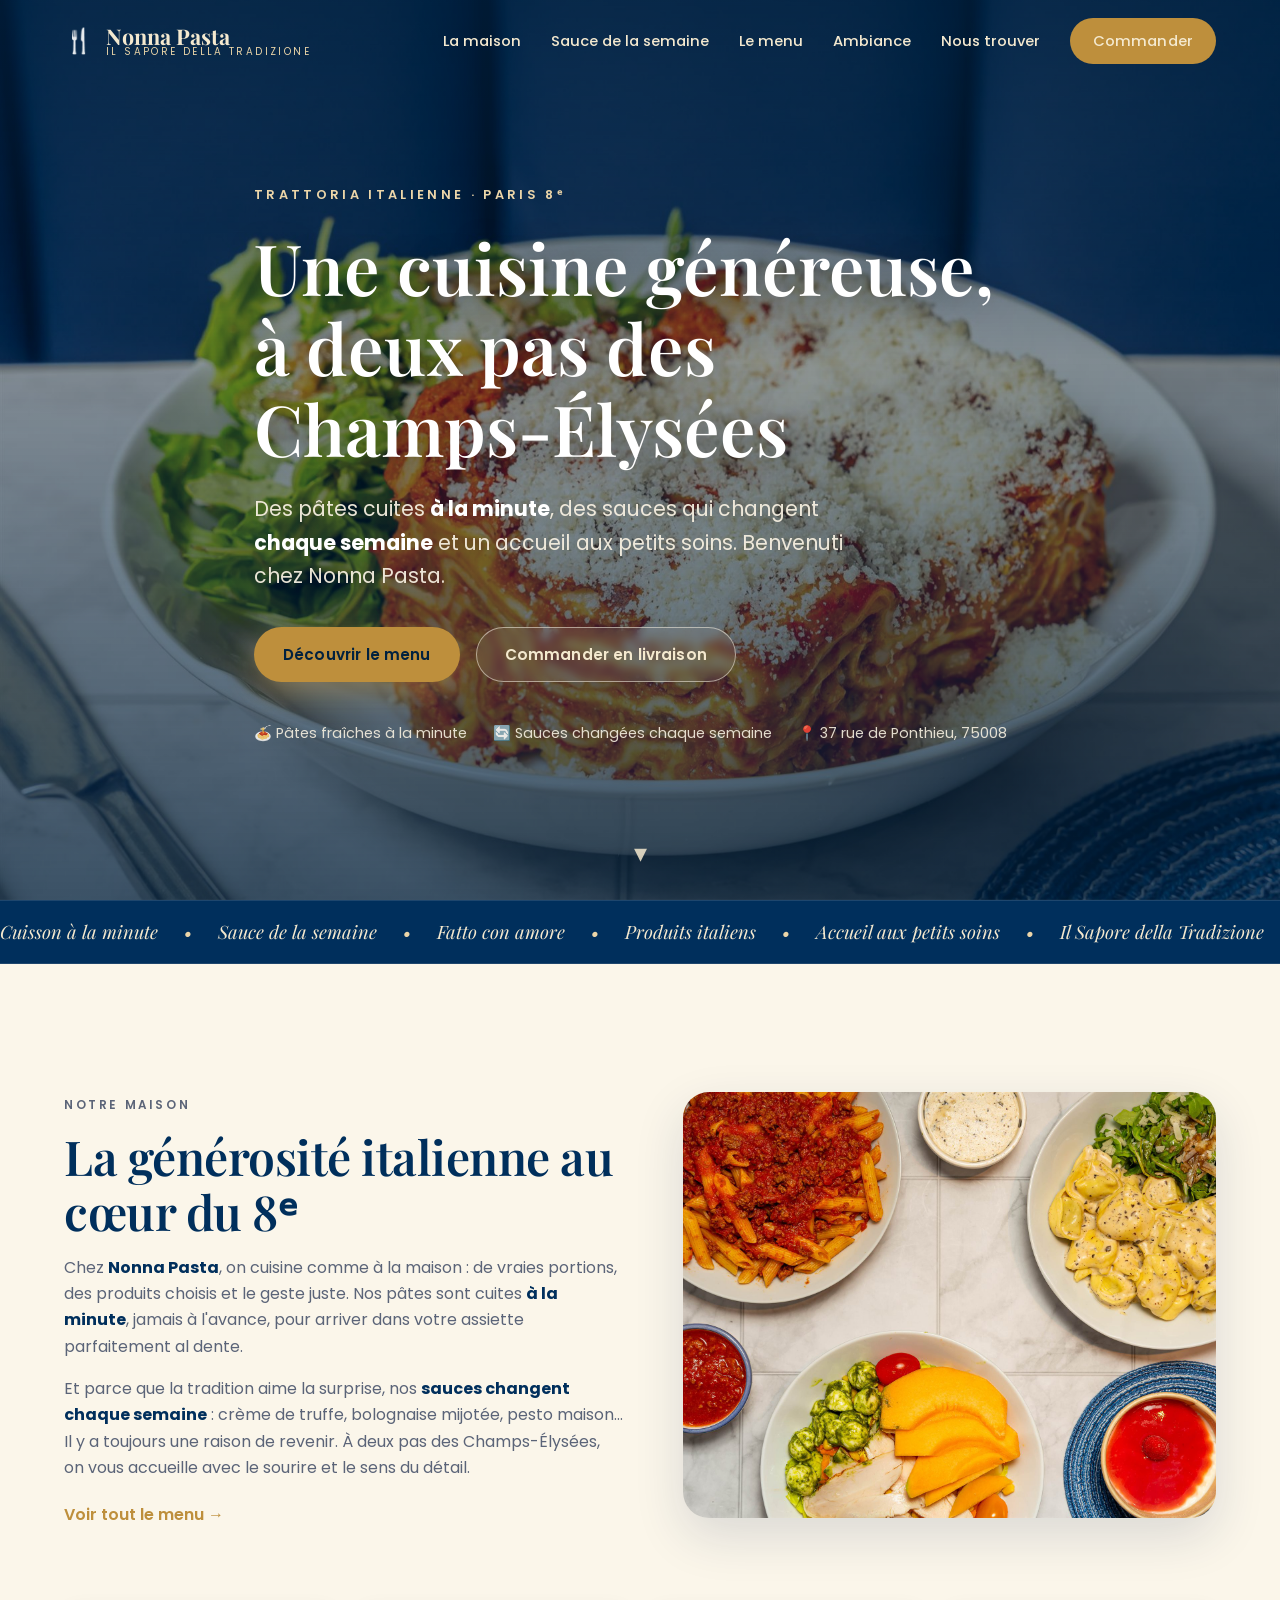
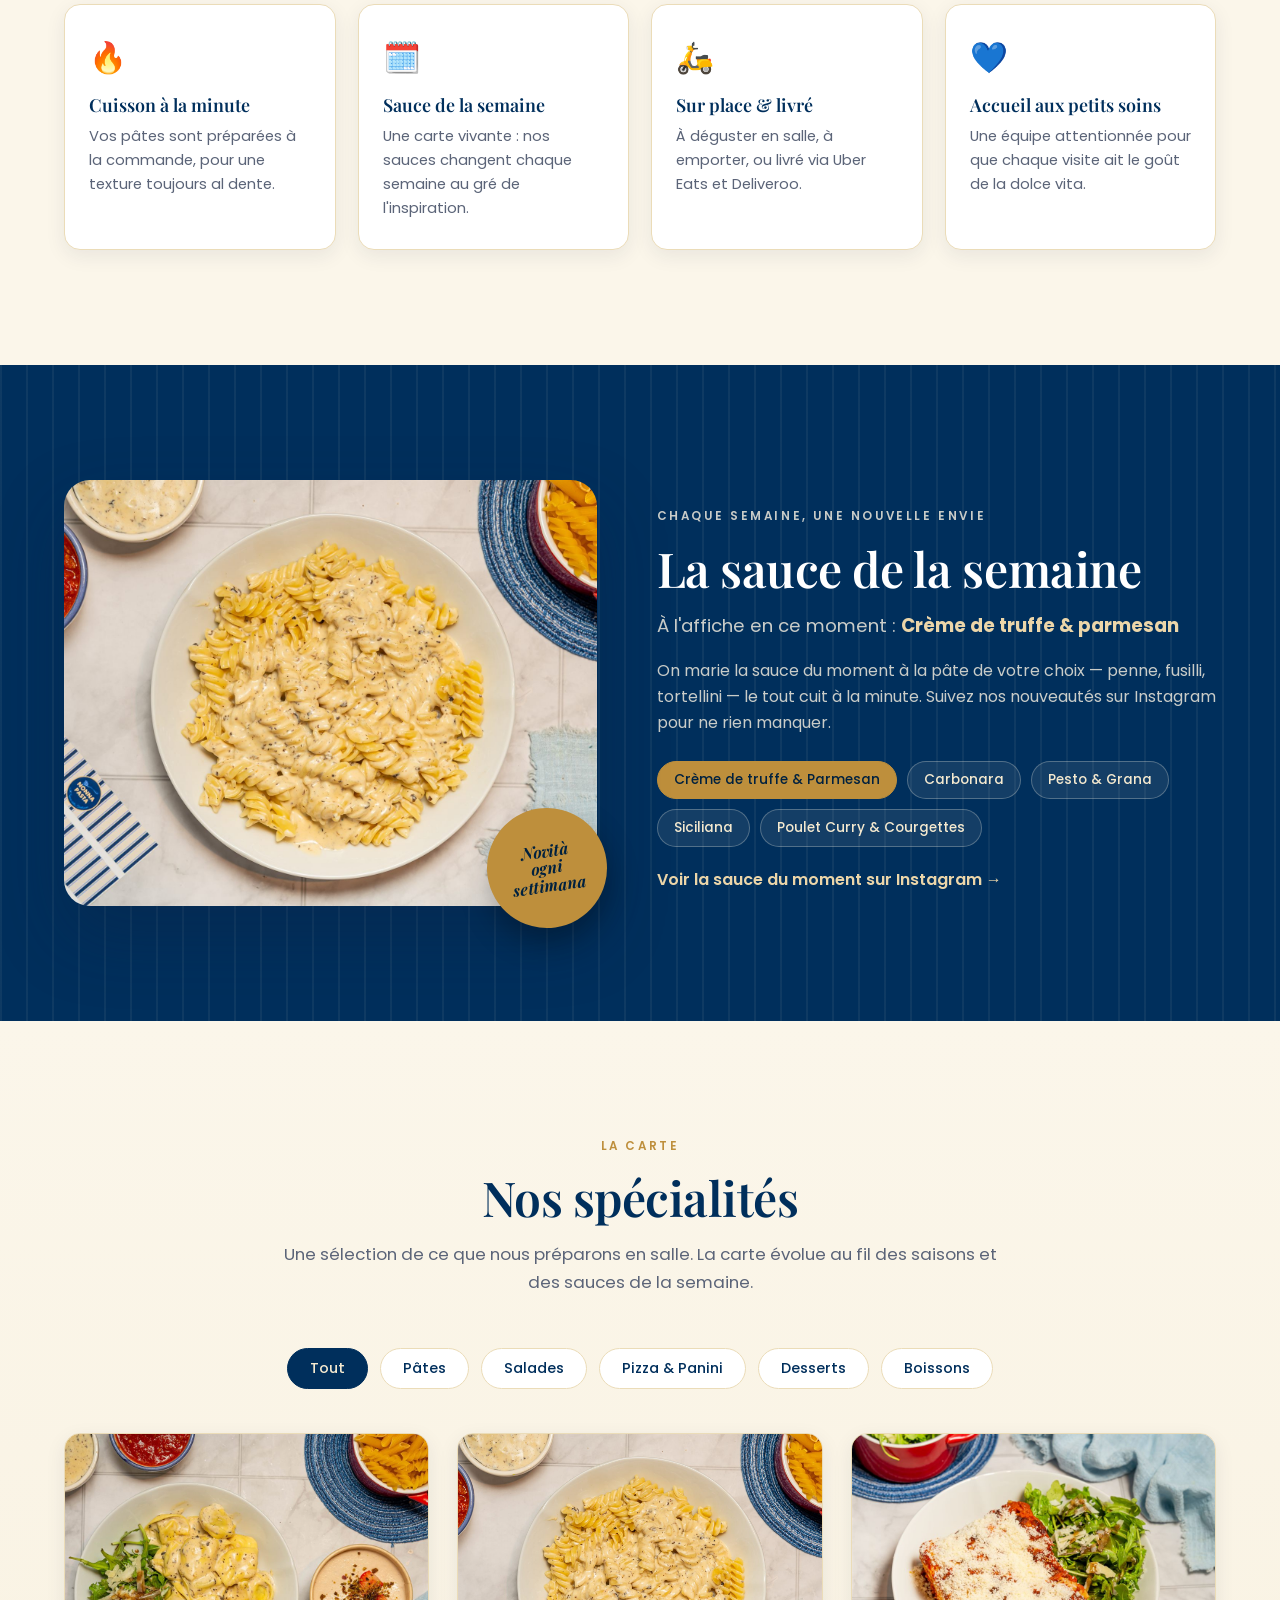
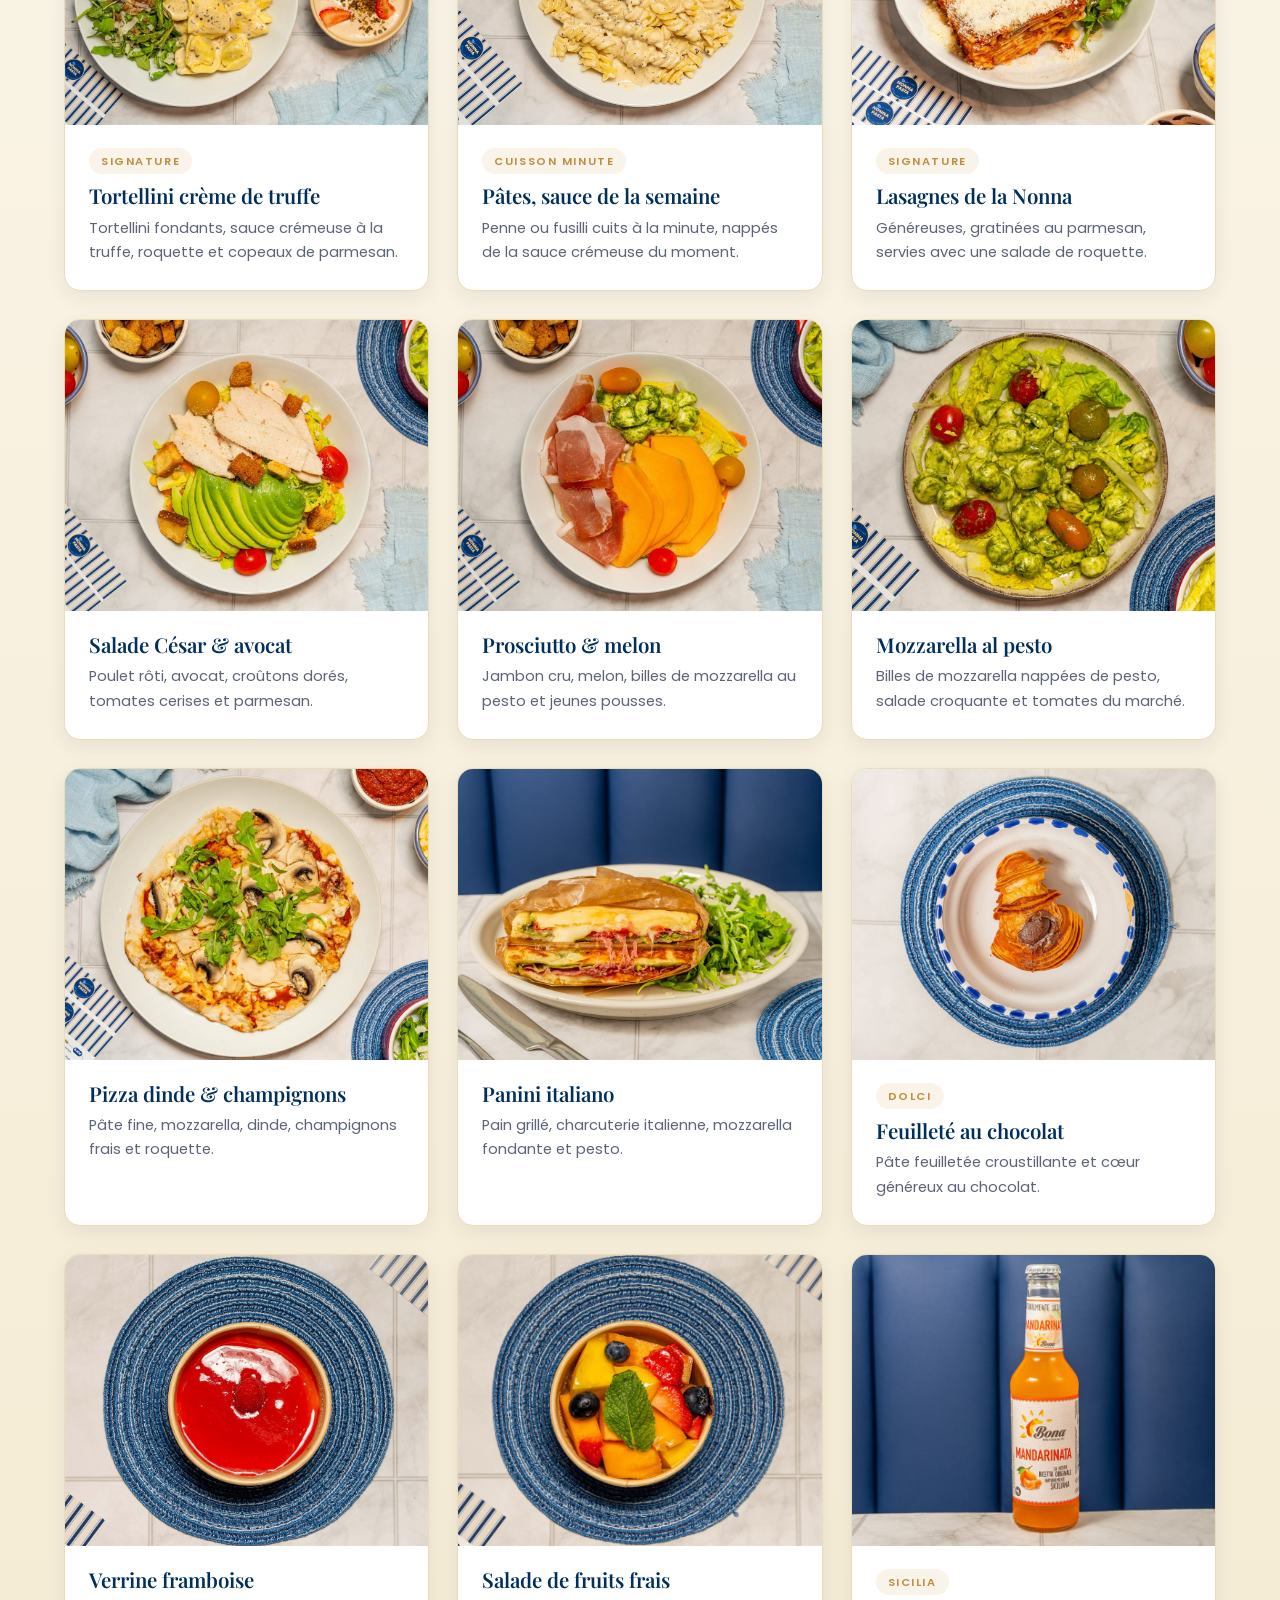
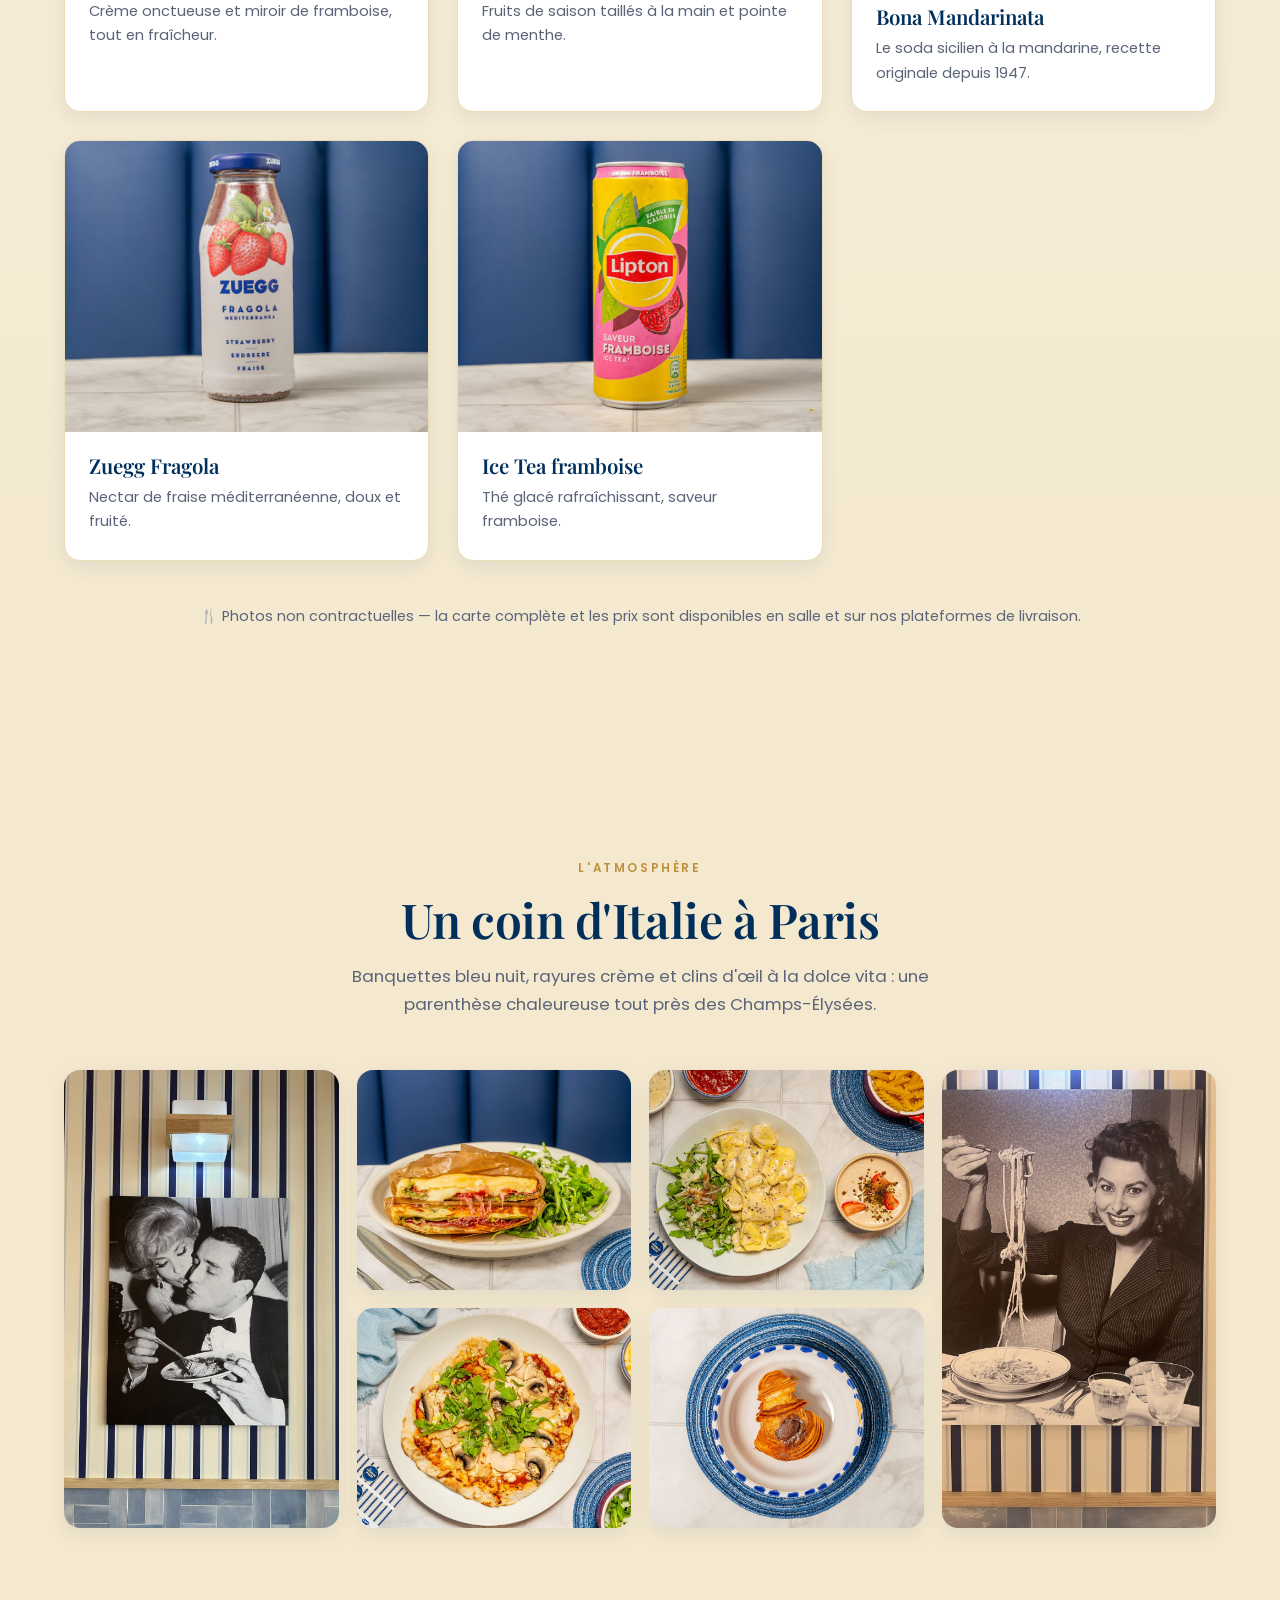
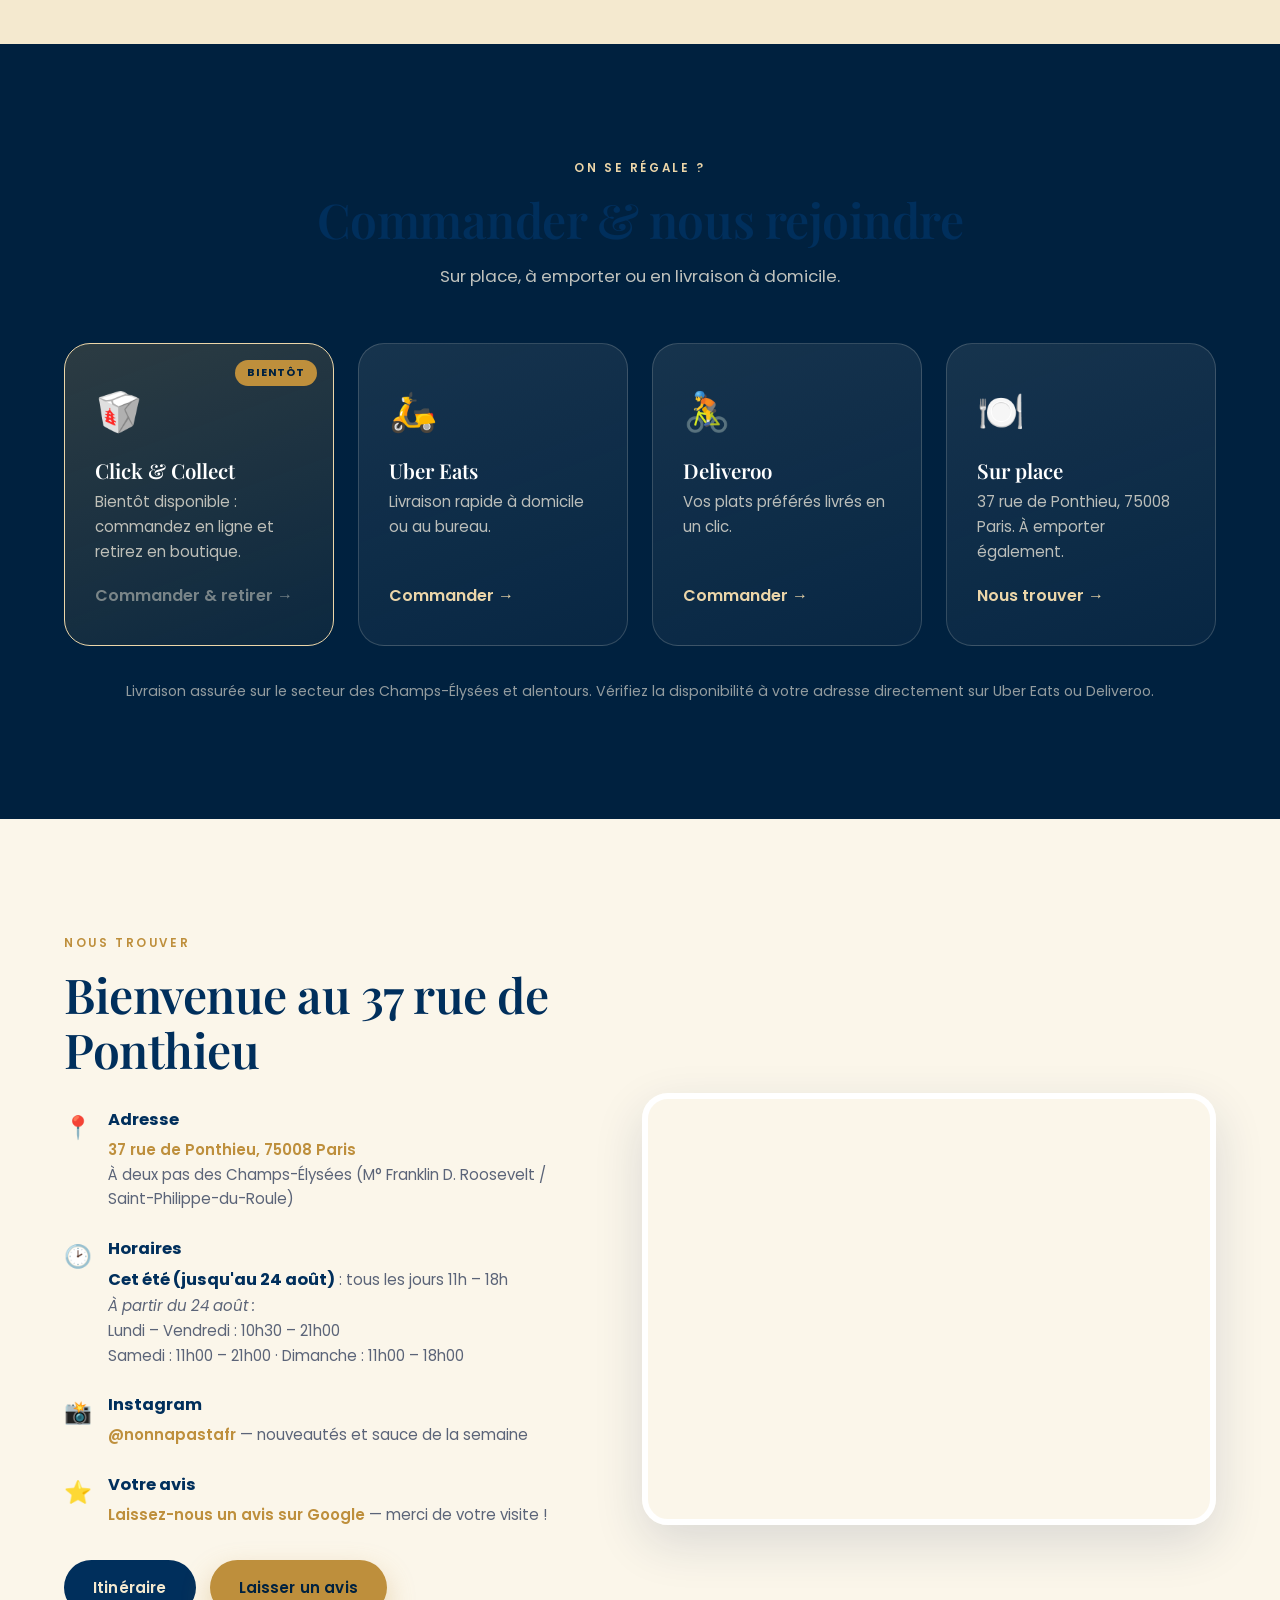
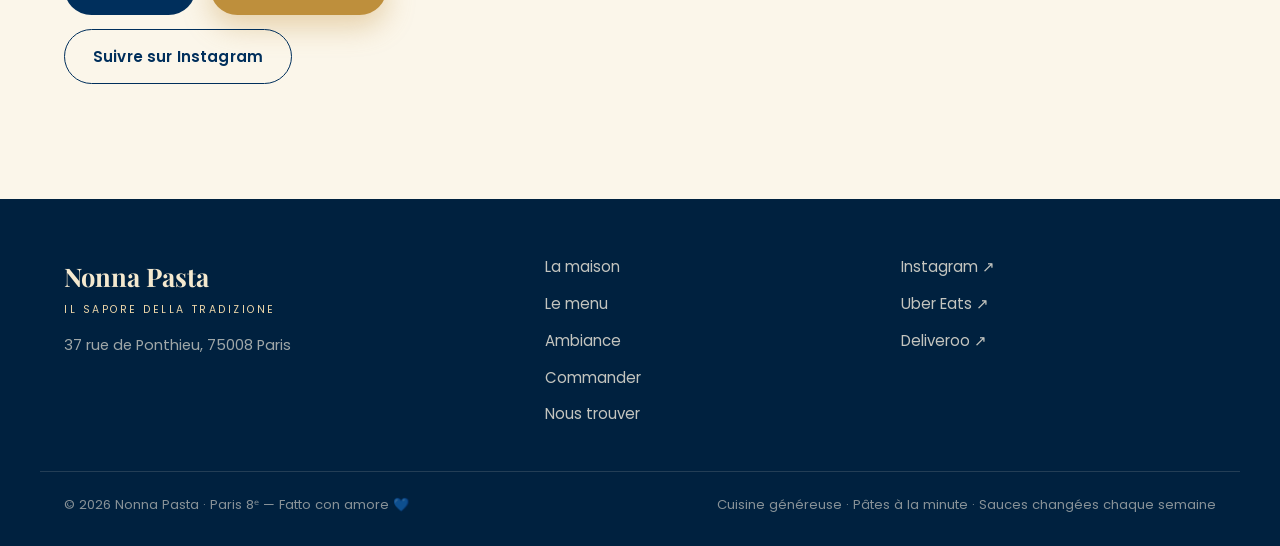
==== commit cd6f06b0: "Horaires: ete (tous les jours 11h-18h) + bascule auto le 24 aout vers horaires habituels Co-Authored" ====
--- a/apercu.html
+++ b/apercu.html
@@ -397,9 +397,10 @@
           <div>
             <strong>Horaires</strong>
             <p>
+              <strong>Cet été (jusqu'au 24 août)</strong> : tous les jours 11h – 18h<br />
+              <em>À partir du 24 août :</em><br />
               Lundi – Vendredi : 10h30 – 21h00<br />
-              Samedi : 11h00 – 21h00<br />
-              Dimanche : 11h00 – 18h00
+              Samedi : 11h00 – 21h00 · Dimanche : 11h00 – 18h00
             </p>
           </div>
         </li>
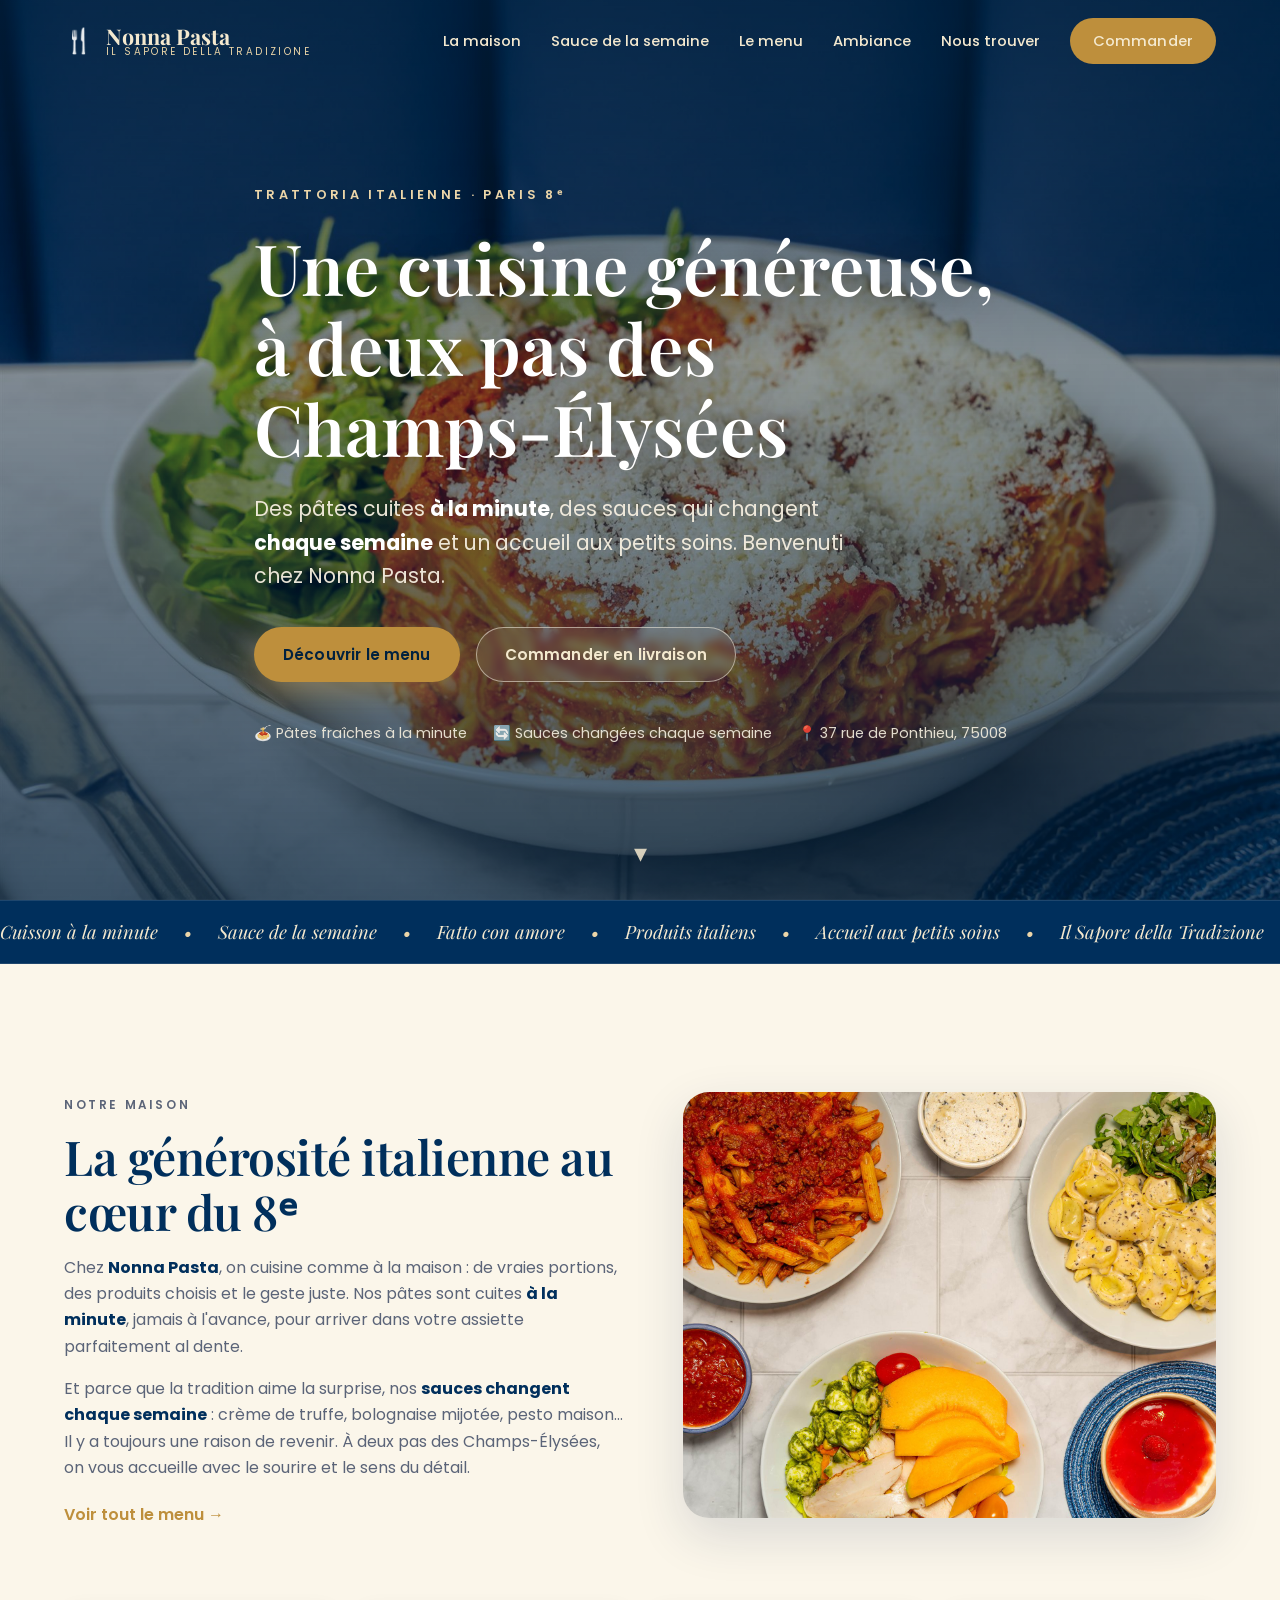
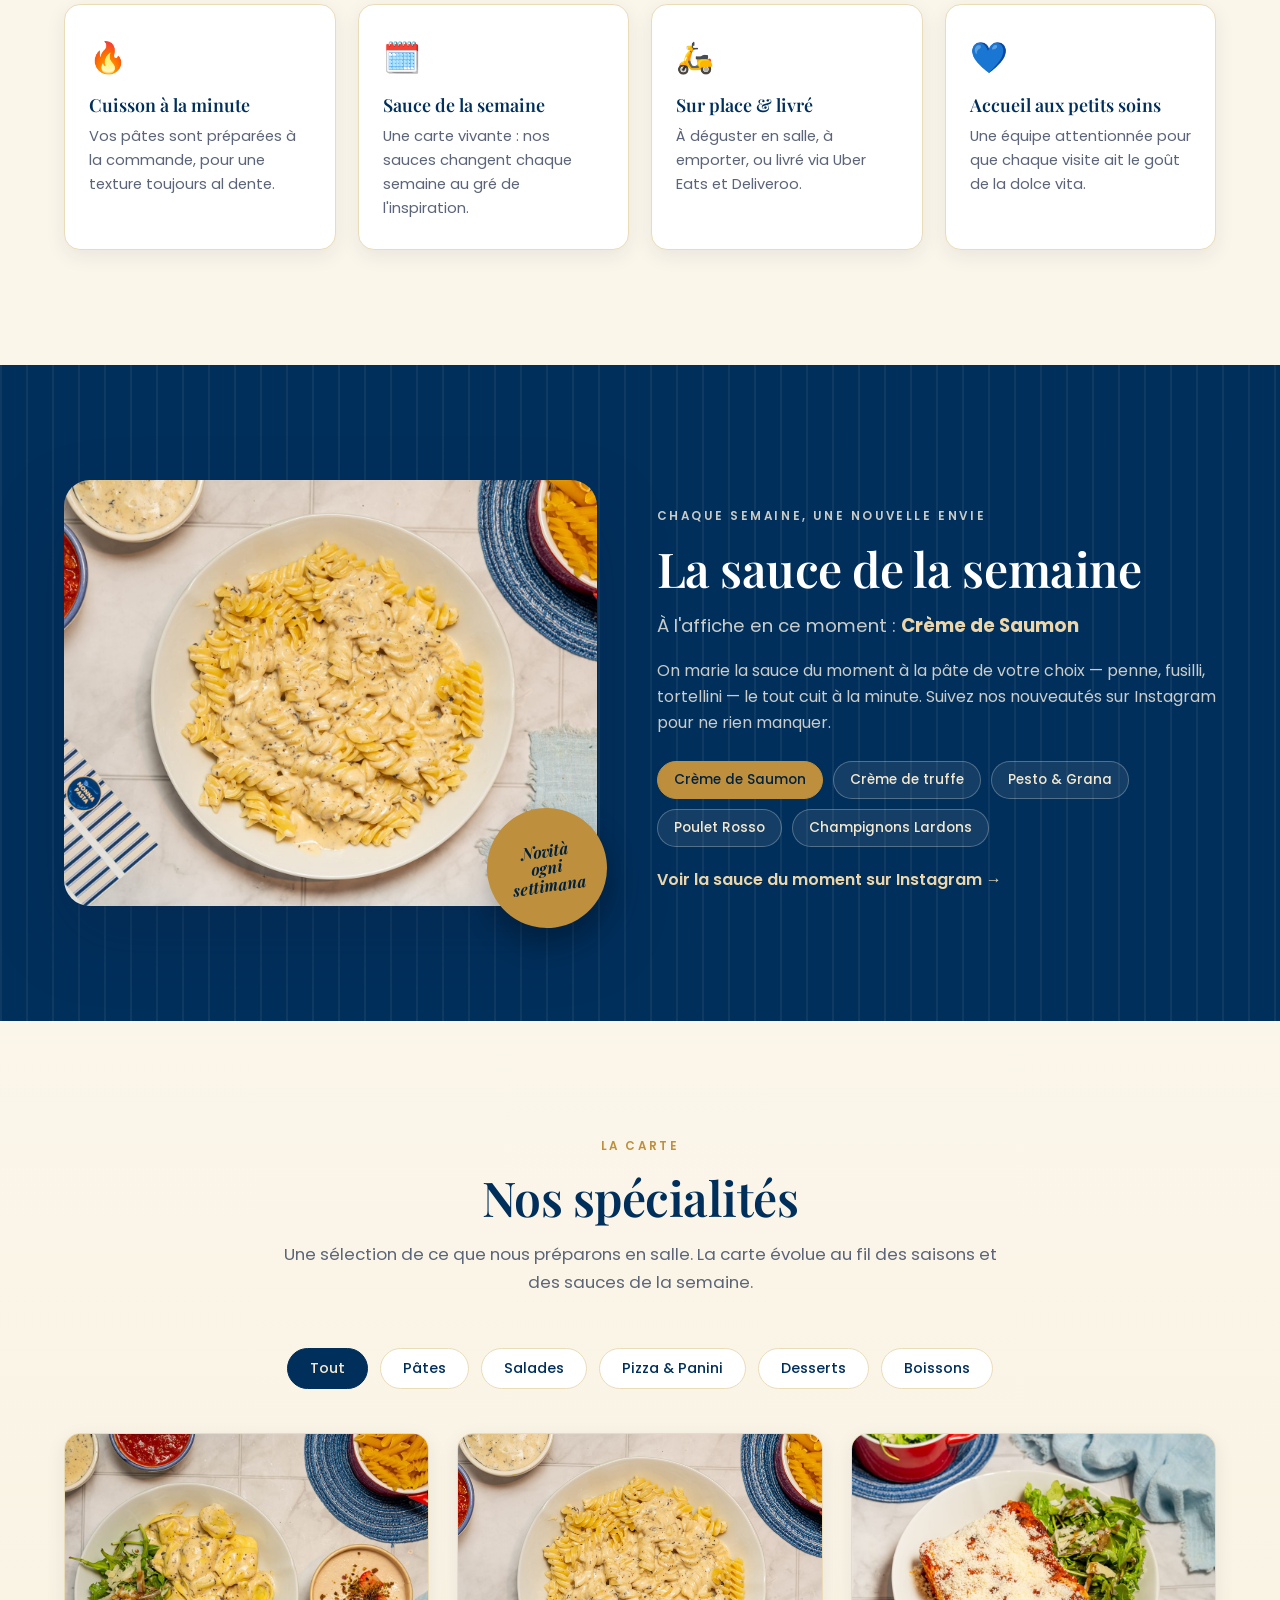
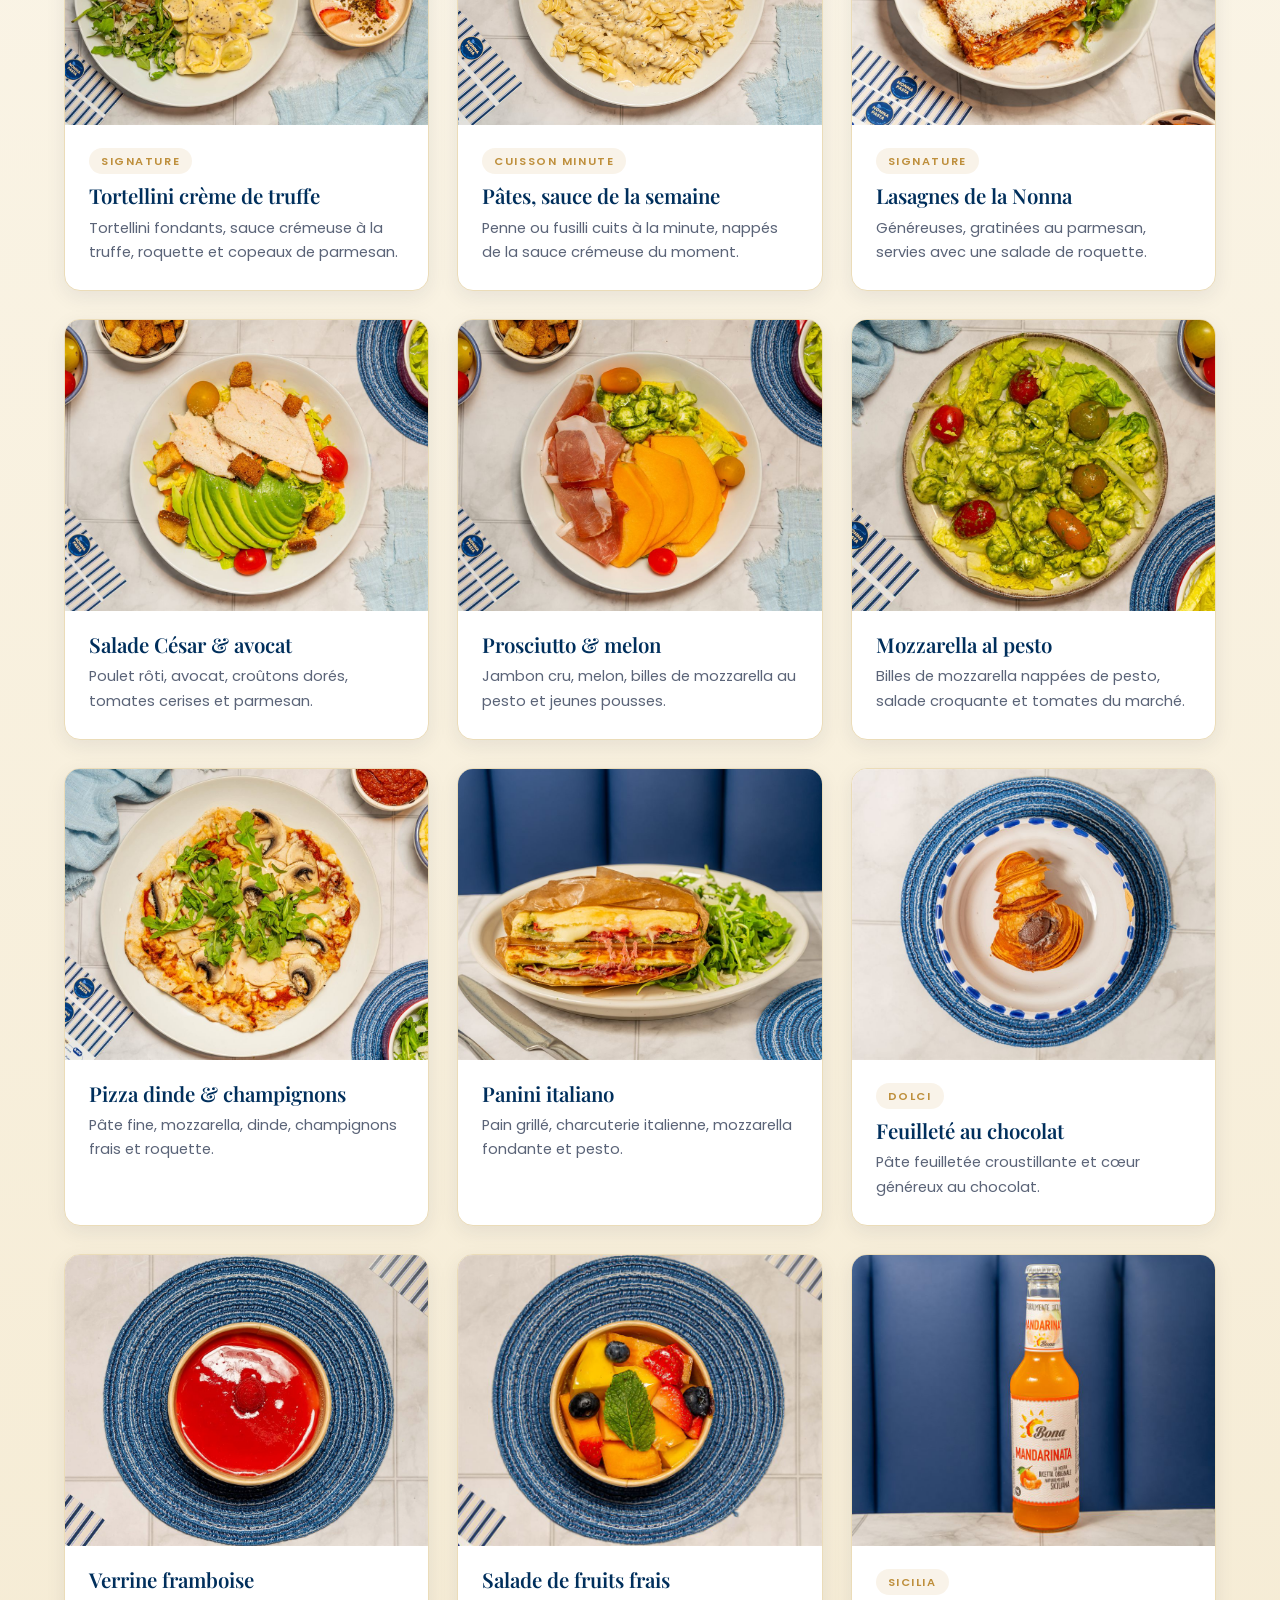
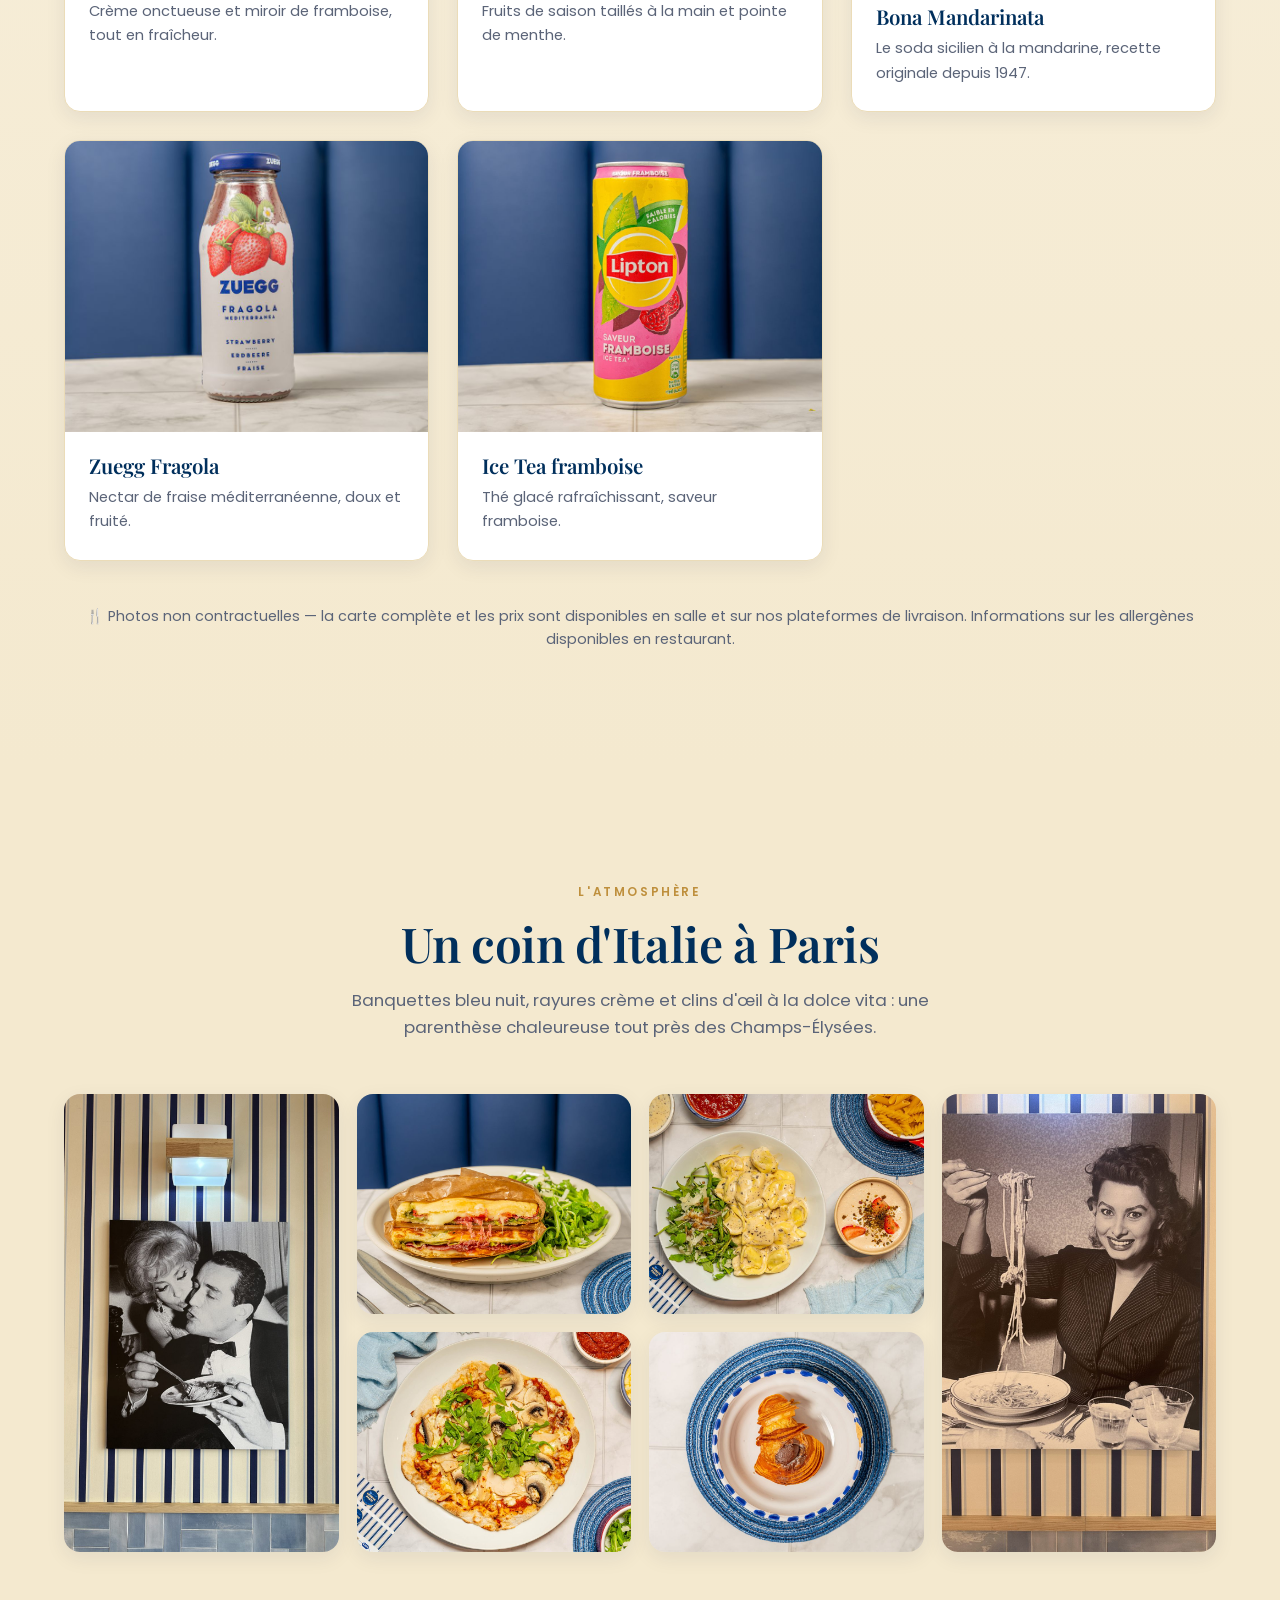
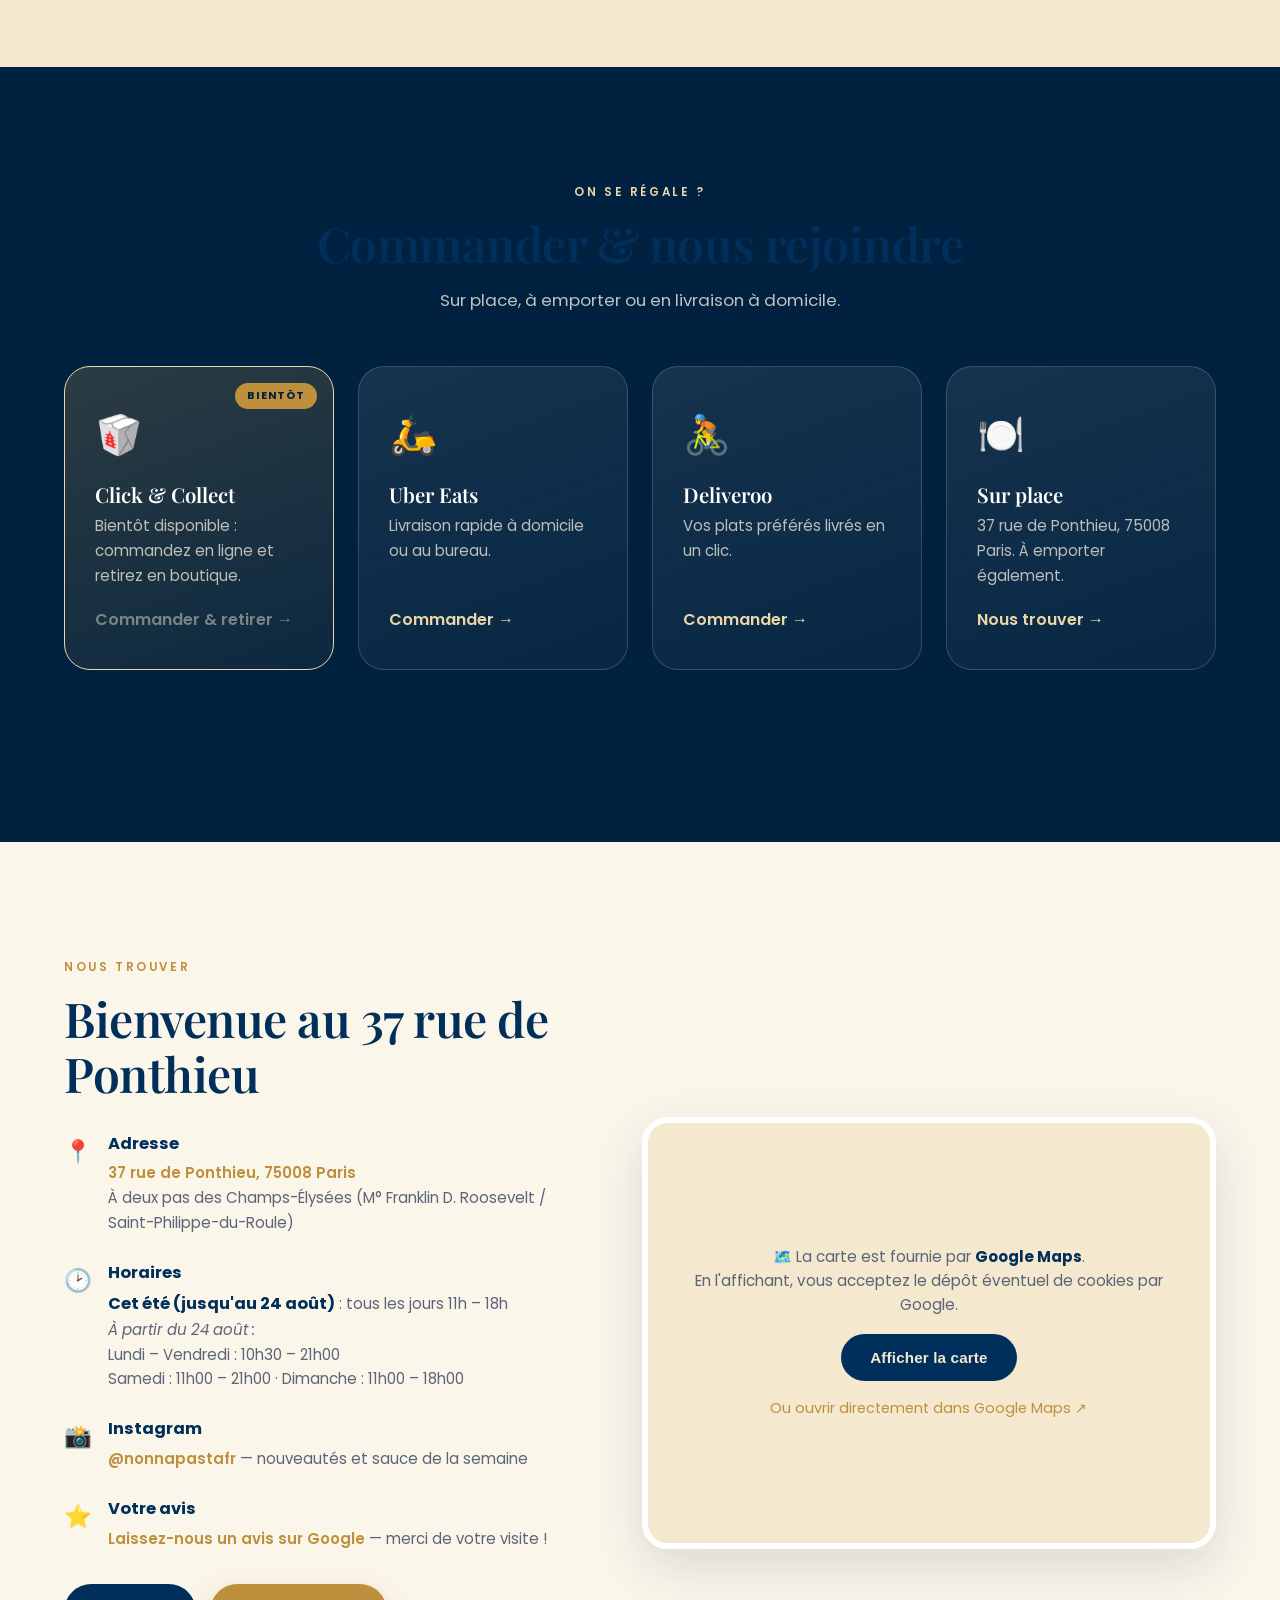
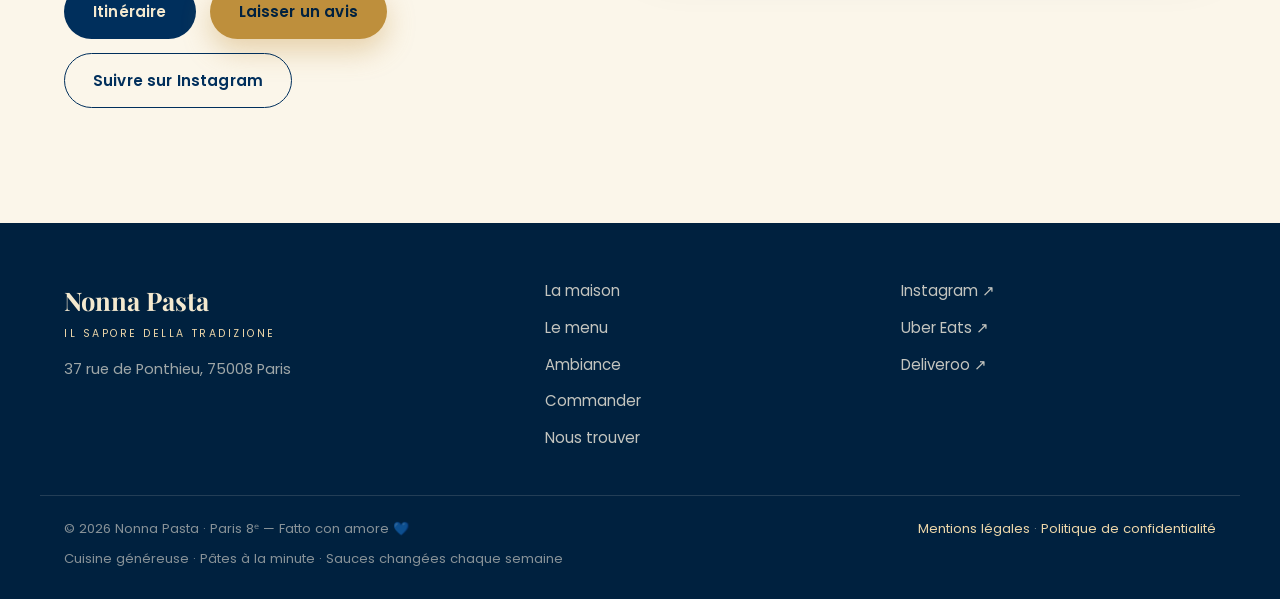
==== commit 773f9b9d: "Legal: mentions legales + politique de confidentialite, carte Google Maps en chargement au clic (coo" ====
--- a/apercu.html
+++ b/apercu.html
@@ -3,8 +3,39 @@
 <head>
 <meta charset="UTF-8" />
 <meta name="viewport" content="width=device-width, initial-scale=1.0" />
+<meta name="google-site-verification" content="pBPQn-sKwACDgPjD3qukE-V56CEns2R6OKmHJpYfSw8" />
 <title>Nonna Pasta — Trattoria à deux pas des Champs-Élysées | Paris 8e</title>
-<meta name="description" content="Nonna Pasta, 37 rue de Ponthieu 75008 Paris. Cuisine italienne généreuse, pâtes cuites à la minute et sauces changées chaque semaine. Sur place, à emporter, Uber Eats & Deliveroo." />
+<meta name="description" content="Nonna Pasta, restaurant italien au 37 rue de Ponthieu, Paris 8e, à deux pas des Champs-Élysées. Cuisine généreuse, pâtes fraîches cuites à la minute, sauces changées chaque semaine. Sur place, à emporter, Uber Eats & Deliveroo." />
+<script type="application/ld+json">
+{
+  "@context": "https://schema.org",
+  "@type": "Restaurant",
+  "name": "Nonna Pasta",
+  "description": "Trattoria italienne à deux pas des Champs-Élysées : pâtes fraîches cuites à la minute et sauces changées chaque semaine.",
+  "servesCuisine": ["Italienne", "Pâtes"],
+  "url": "https://nonnapasta.fr",
+  "image": ["https://nonnapasta.fr/assets/images/pates-semaine.jpg", "https://nonnapasta.fr/assets/images/logo-transparent.png"],
+  "priceRange": "€€",
+  "address": {
+    "@type": "PostalAddress",
+    "streetAddress": "37 rue de Ponthieu",
+    "postalCode": "75008",
+    "addressLocality": "Paris",
+    "addressCountry": "FR"
+  },
+  "hasMap": "https://www.google.com/maps/dir/?api=1&destination=37%20rue%20de%20Ponthieu%2C%2075008%20Paris",
+  "openingHoursSpecification": [
+    { "@type": "OpeningHoursSpecification", "dayOfWeek": ["Monday","Tuesday","Wednesday","Thursday","Friday"], "opens": "10:30", "closes": "21:00" },
+    { "@type": "OpeningHoursSpecification", "dayOfWeek": "Saturday", "opens": "11:00", "closes": "21:00" },
+    { "@type": "OpeningHoursSpecification", "dayOfWeek": "Sunday", "opens": "11:00", "closes": "18:00" }
+  ],
+  "sameAs": [
+    "https://www.instagram.com/nonnapastafr/",
+    "https://www.ubereats.com/fr/store/nonna-pasta/fMqXAi5KVVisIOi39nbDfg",
+    "https://deliveroo.fr/fr/menu/Paris/paris-8eme-faubourg-saint-honore/nonna-pasta-paris-37-rue-de-ponthieu"
+  ]
+}
+</script>
 <meta name="theme-color" content="#142a52" />
 <link rel="icon" href="assets/favicon.svg" type="image/svg+xml" />
 
@@ -316,7 +347,7 @@
 
     <p class="menu-note reveal">
       🍴 Photos non contractuelles — la carte complète et les prix sont disponibles en salle
-      et sur nos plateformes de livraison.
+      et sur nos plateformes de livraison. Informations sur les allergènes disponibles en restaurant.
     </p>
   </div>
 </section>
@@ -428,12 +459,25 @@
       </div>
     </div>
 
-    <div class="infos-map reveal">
-      <iframe
-        title="Carte — Nonna Pasta, 37 rue de Ponthieu, 75008 Paris"
-        src="https://maps.google.com/maps?q=37%20rue%20de%20Ponthieu%2075008%20Paris&t=&z=16&ie=UTF8&iwloc=&output=embed"
-        loading="lazy" referrerpolicy="no-referrer-when-downgrade"></iframe>
-    </div>
+    <div class="infos-map reveal" id="mapBox">
+      <div class="map-consent">
+        <p class="map-consent-txt">🗺️ La carte est fournie par <strong>Google&nbsp;Maps</strong>.<br />En l'affichant, vous acceptez le dépôt éventuel de cookies par Google.</p>
+        <button type="button" class="btn btn-navy" id="loadMap">Afficher la carte</button>
+        <p class="map-consent-alt"><a href="https://www.google.com/maps/search/?api=1&amp;query=37%20rue%20de%20Ponthieu%2C%2075008%20Paris" target="_blank" rel="noopener">Ou ouvrir directement dans Google Maps ↗</a></p>
+      </div>
+    </div>
+    <script>
+      (function () {
+        var b = document.getElementById('loadMap');
+        if (!b) return;
+        b.addEventListener('click', function () {
+          document.getElementById('mapBox').innerHTML =
+            '<iframe title="Carte — Nonna Pasta, 37 rue de Ponthieu, 75008 Paris" ' +
+            'src="https://maps.google.com/maps?q=37%20rue%20de%20Ponthieu%2075008%20Paris&t=&z=16&ie=UTF8&iwloc=&output=embed" ' +
+            'loading="lazy" referrerpolicy="no-referrer-when-downgrade"></iframe>';
+        });
+      })();
+    </script>
   </div>
 </section>
 
@@ -460,6 +504,7 @@
   </div>
   <div class="container footer-bottom">
     <p>© <span id="year"></span> Nonna Pasta · Paris 8ᵉ — Fatto con amore 💙</p>
+    <p class="footer-legal"><a href="mentions-legales.html">Mentions légales</a> · <a href="confidentialite.html">Politique de confidentialité</a></p>
     <p class="footer-cred">Cuisine généreuse · Pâtes à la minute · Sauces changées chaque semaine</p>
   </div>
 </footer>
--- a/styles.css
+++ b/styles.css
@@ -257,6 +257,12 @@
 .infos-actions{display:flex;flex-wrap:wrap;gap:14px;margin-top:32px}
 .infos-map{border-radius:var(--radius-lg);overflow:hidden;box-shadow:var(--shadow);border:6px solid var(--white)}
 .infos-map iframe{width:100%;height:420px;border:0;display:block}
+.map-consent{height:420px;display:flex;flex-direction:column;align-items:center;justify-content:center;gap:16px;text-align:center;padding:28px;background:var(--cream)}
+.map-consent-txt{color:var(--muted);font-size:.95rem;line-height:1.6}
+.map-consent-txt strong{color:var(--navy)}
+.map-consent-alt{font-size:.9rem}
+.map-consent-alt a{color:var(--gold);border-bottom:1px solid transparent;transition:border-color .2s}
+.map-consent-alt a:hover{border-color:var(--gold)}
 
 /* ---------- Footer ---------- */
 .footer{background:var(--navy-deep);color:var(--cream);padding:56px 0 30px}
@@ -269,6 +275,8 @@
 .footer-nav a:hover,.footer-social a:hover{color:var(--gold-soft)}
 .footer-bottom{margin-top:44px;padding-top:22px;border-top:1px solid rgba(245,239,224,.14);
   display:flex;justify-content:space-between;flex-wrap:wrap;gap:8px;font-size:.82rem;color:rgba(245,239,224,.55)}
+.footer-legal a{color:var(--gold-soft);border-bottom:1px solid transparent;transition:border-color .2s}
+.footer-legal a:hover{border-color:var(--gold-soft)}
 
 /* ---------- Reveal animation ---------- */
 .reveal{opacity:0;transform:translateY(34px);transition:opacity .8s ease, transform .8s ease}
